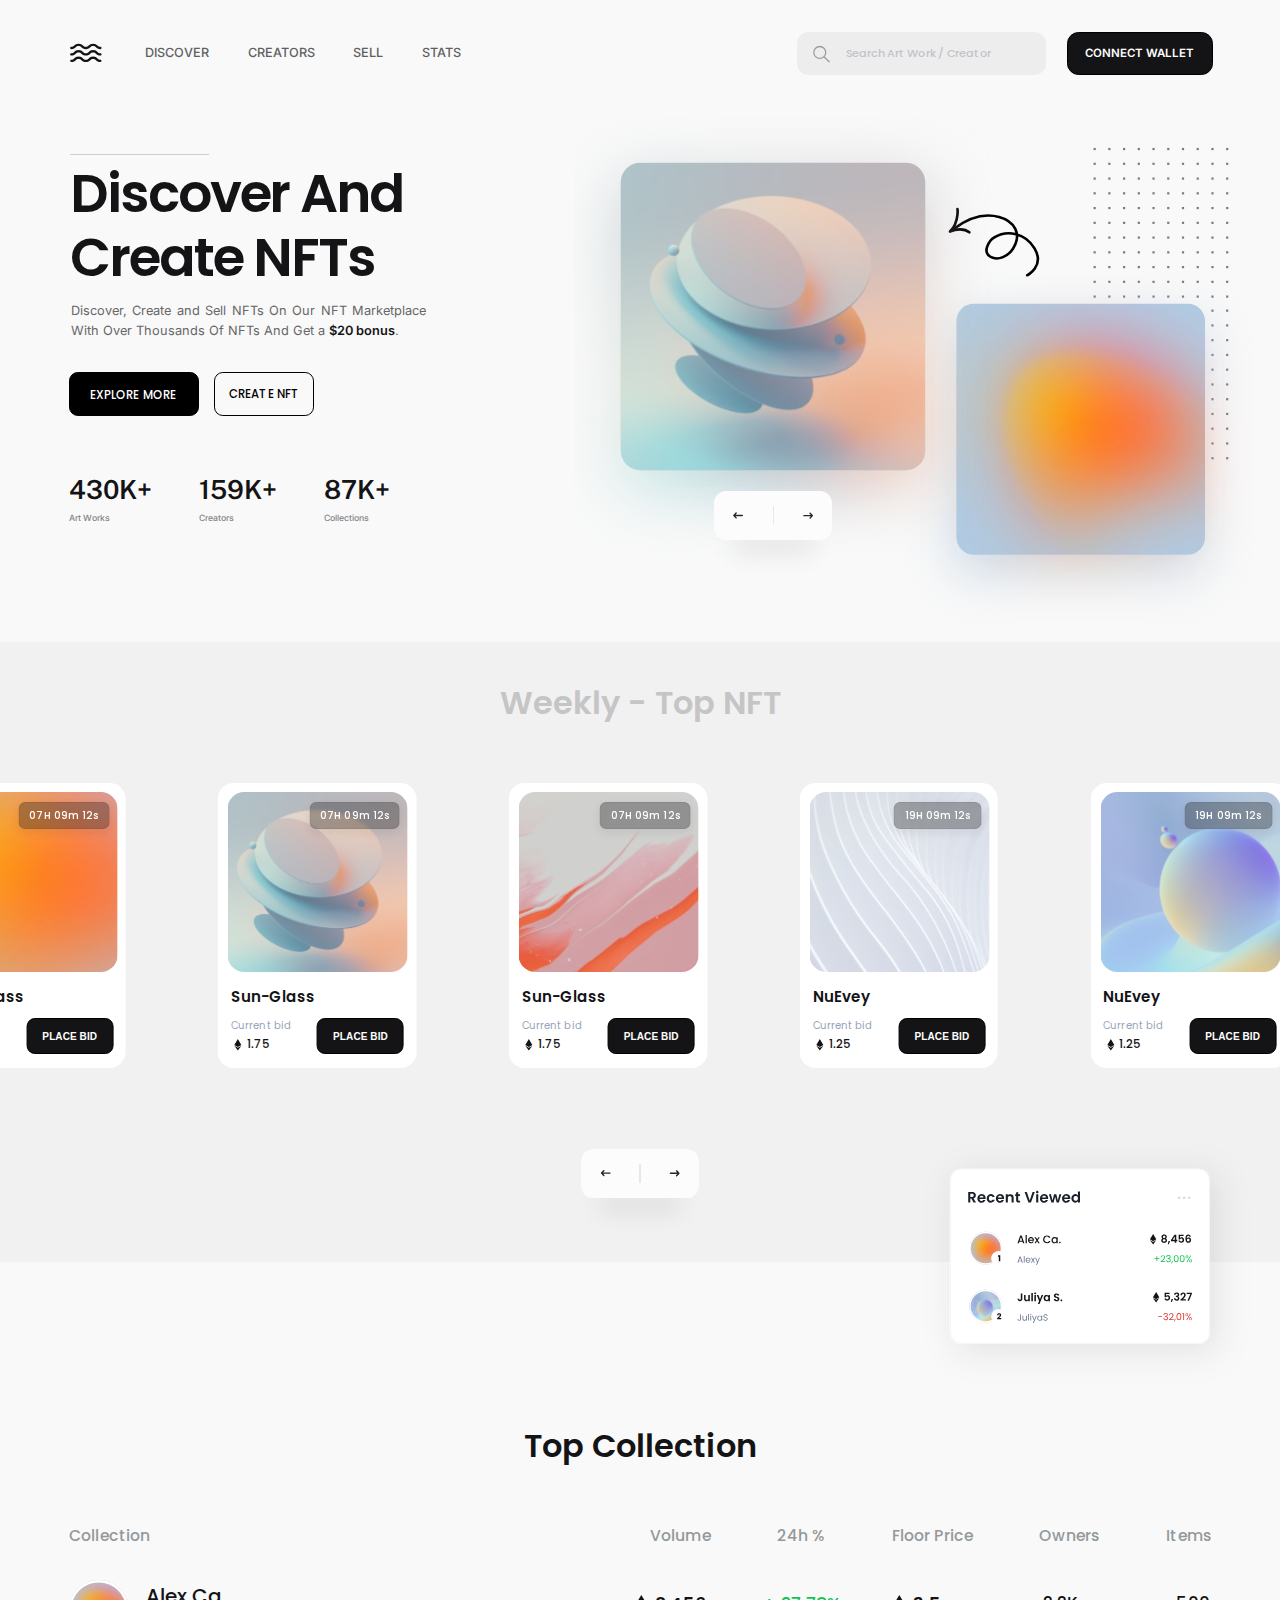
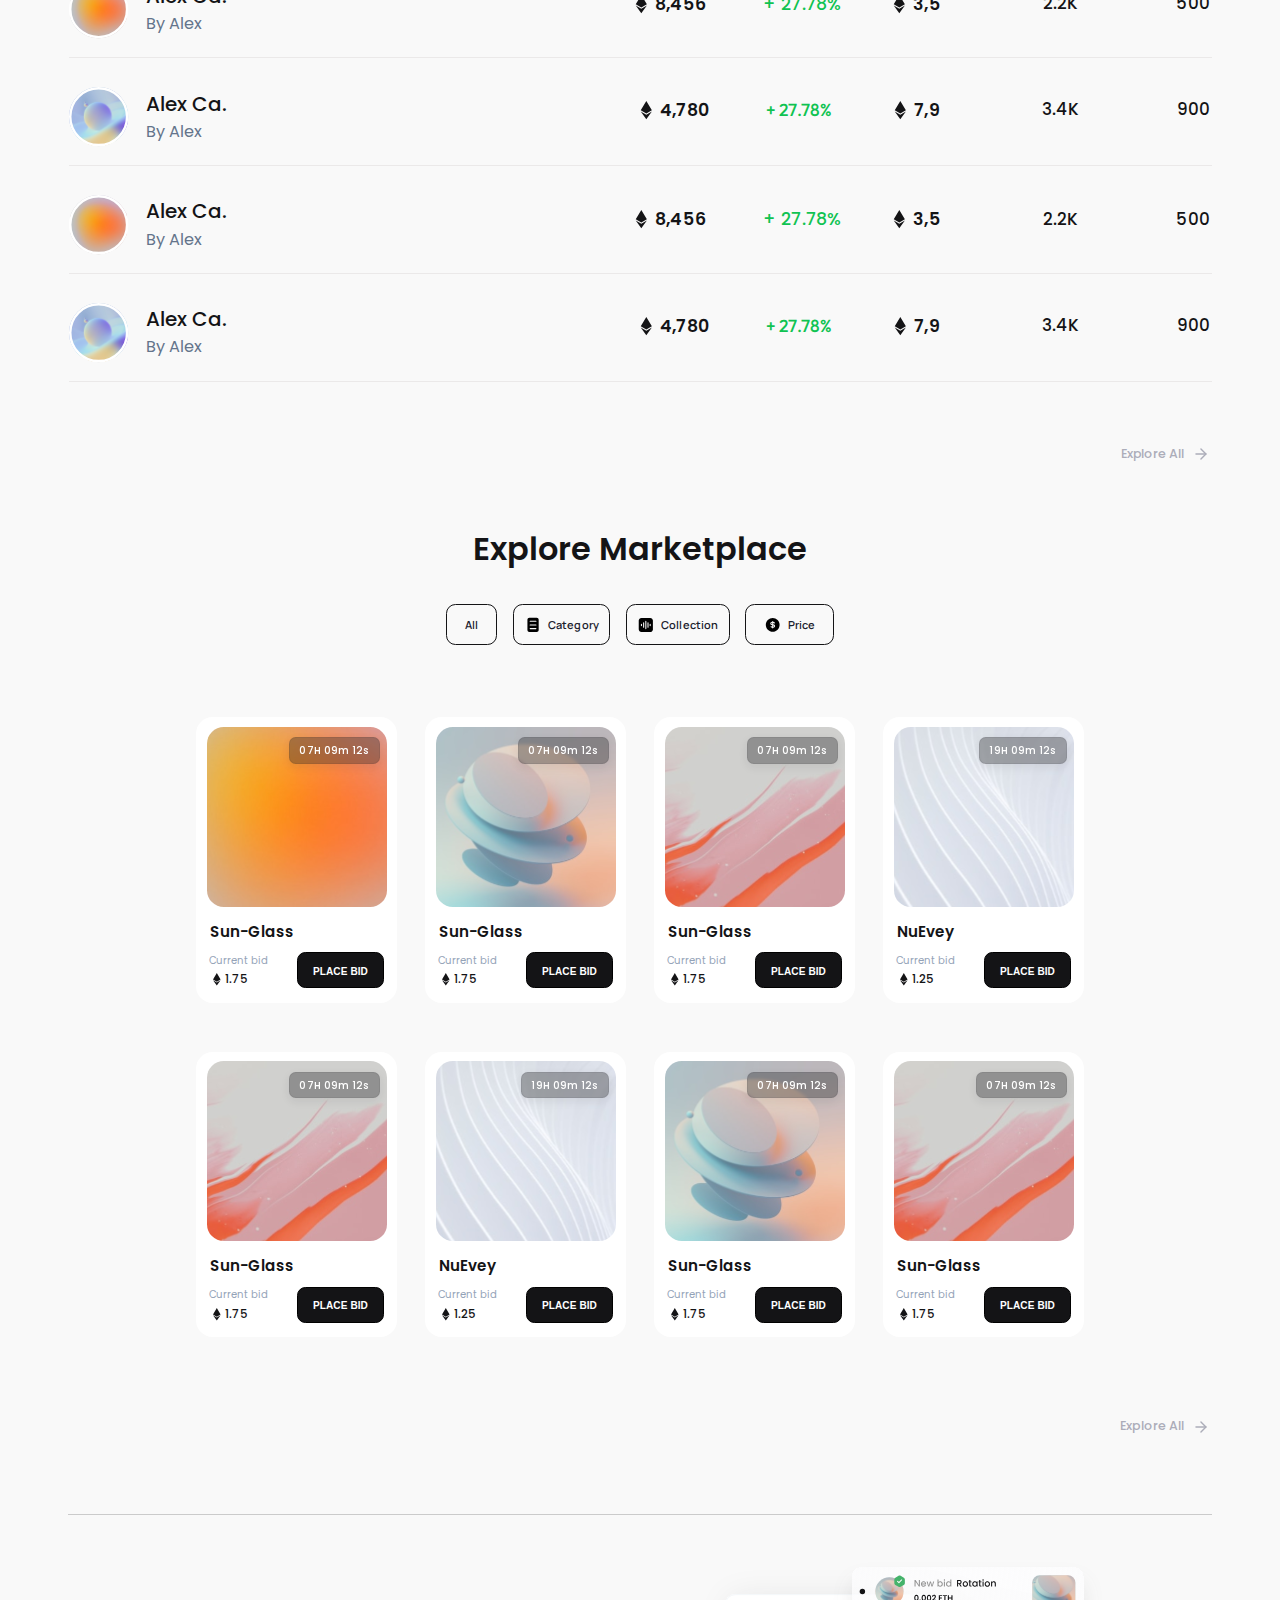
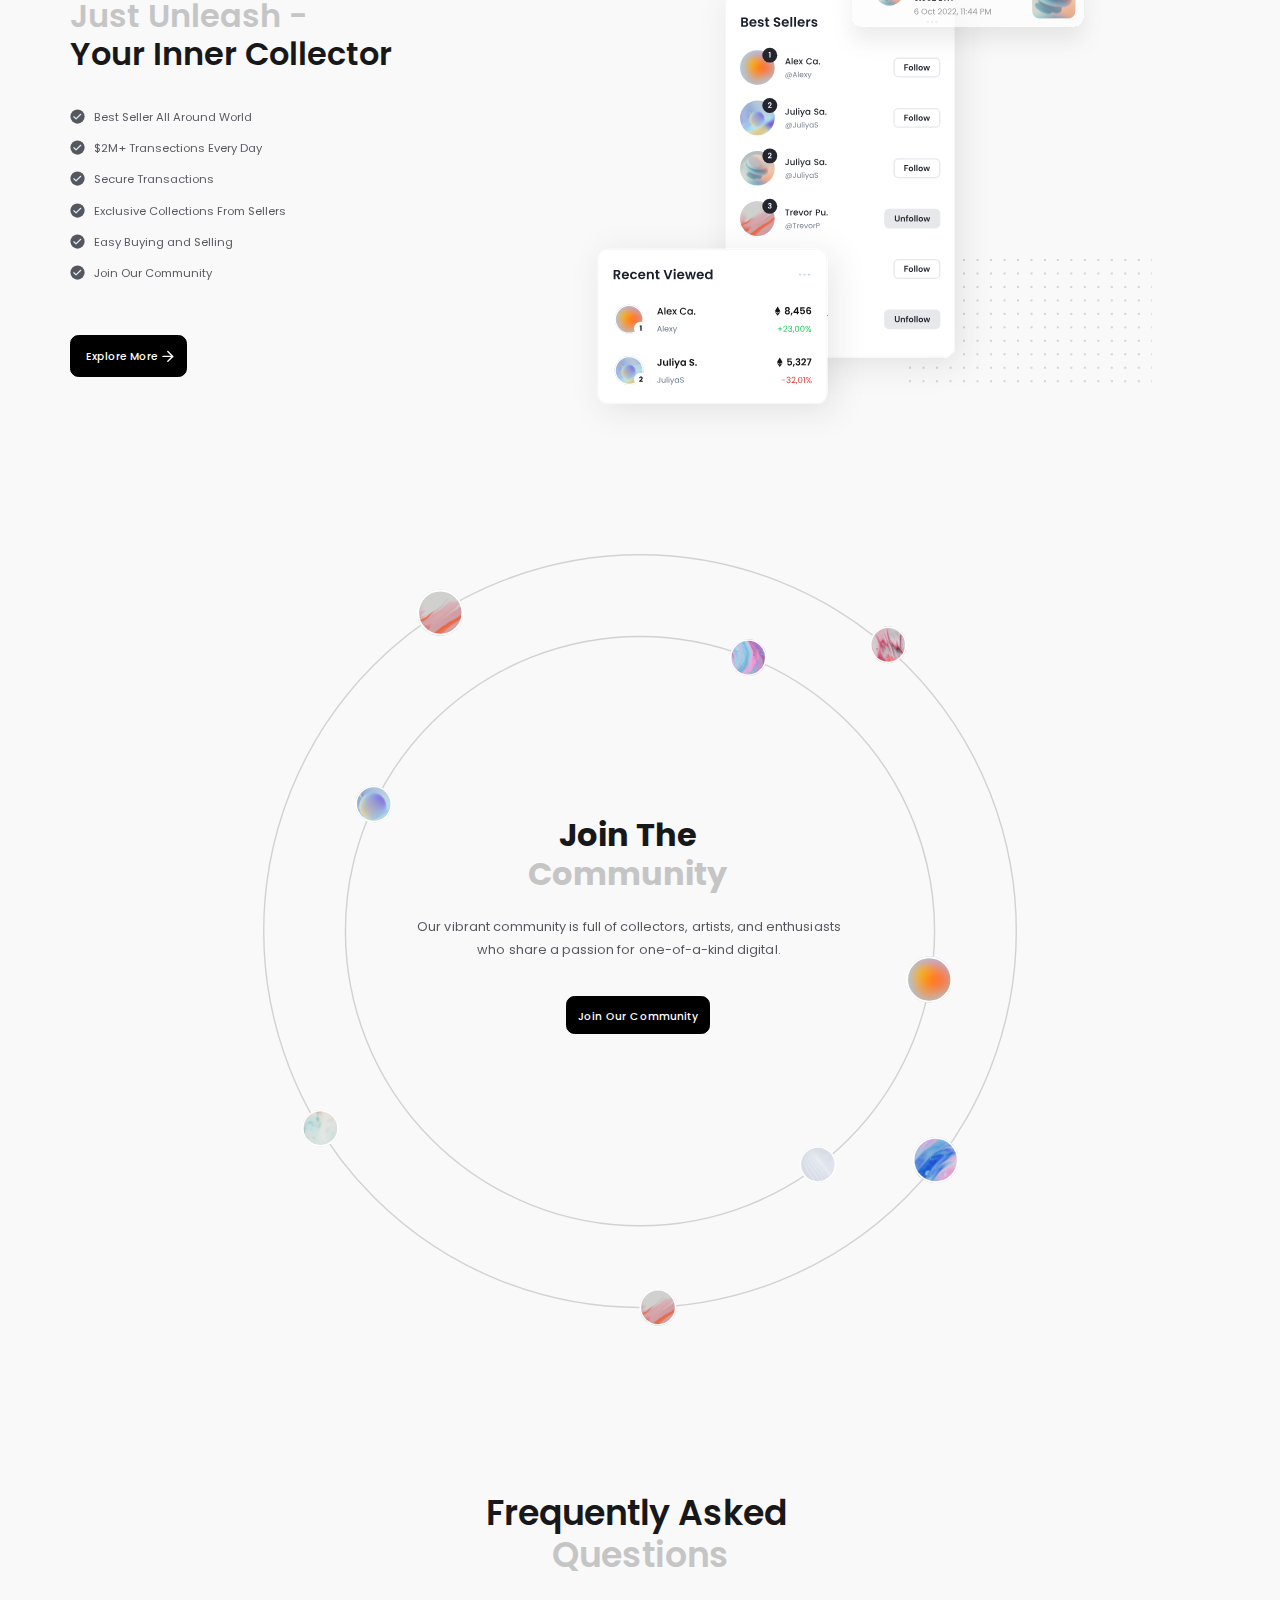
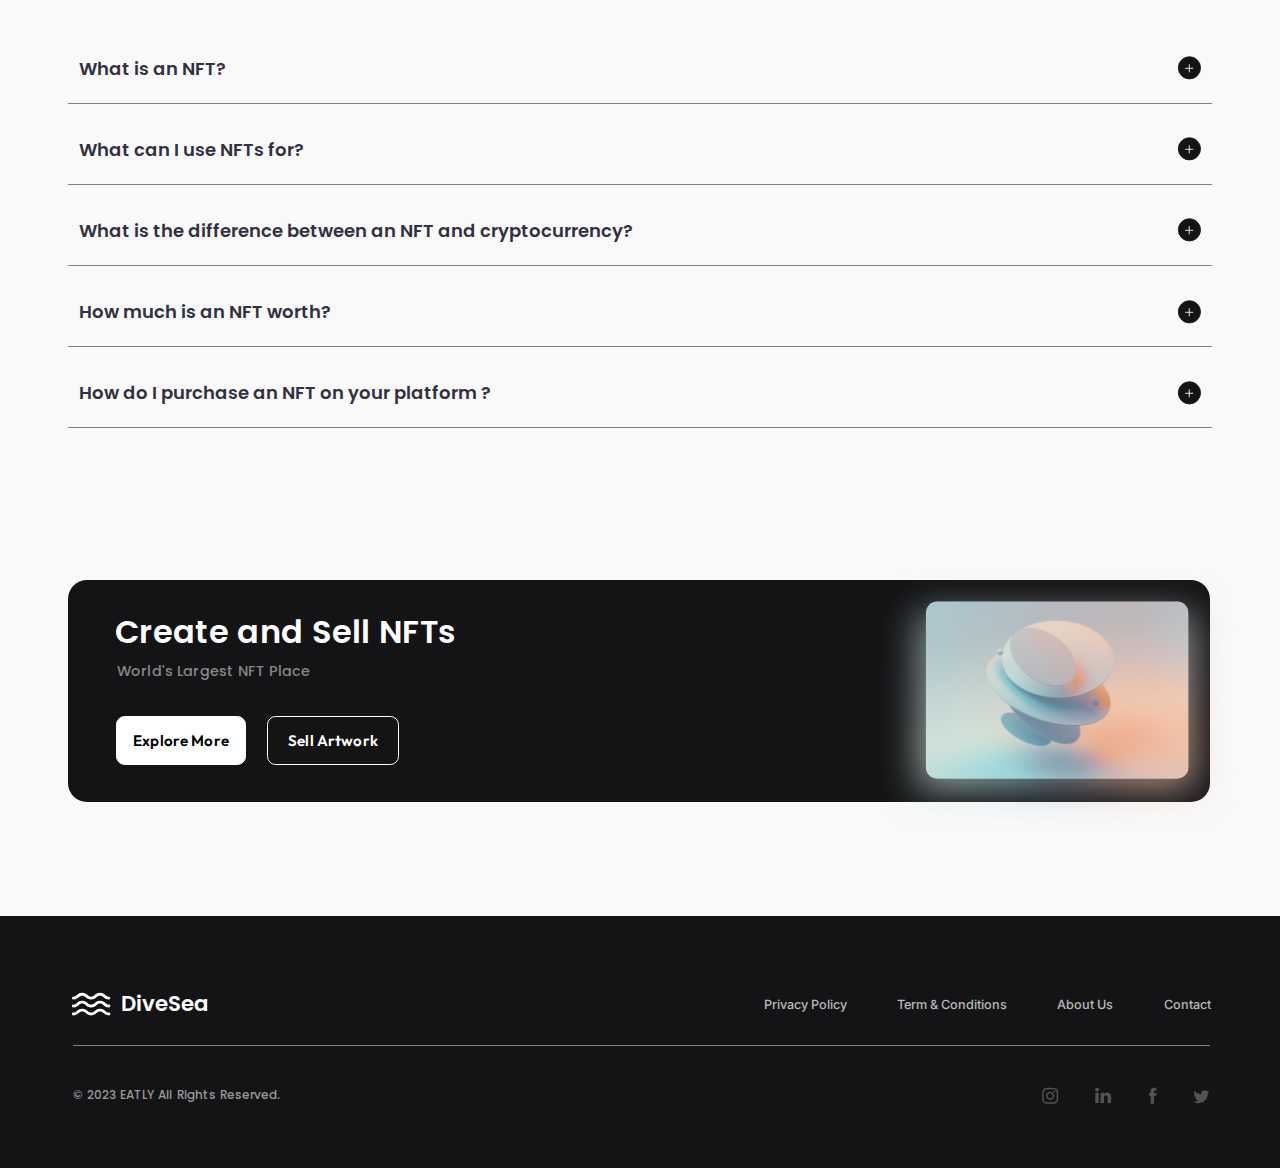
==== index.html @ e7ba8991 "Add files via upload" ====
<!DOCTYPE html>
<html lang="en">

<head>
    <meta charset="UTF-8">
    <meta name="viewport" content="width=device-width, initial-scale=1.0">
    <title>DiveSea</title>
    <link rel="preconnect" href="https://fonts.googleapis.com">
    <link rel="preconnect" href="https://fonts.gstatic.com" crossorigin>
    <link
        href="https://fonts.googleapis.com/css2?family=Inter:wght@400;500;600&family=Manrope:wght@600&family=Outfit:wght@600&family=Poppins:wght@500;600;700&family=Public+Sans:wght@600&display=swap"
        rel="stylesheet">
    <link href="https://fonts.googleapis.com/css2?family=Plus+Jakarta+Sans:wght@500&display=swap" rel="stylesheet">
    <link rel="stylesheet" href="swiper/swiper-bundle.min.css" />
    <link rel="stylesheet" href="css/style.css">
</head>

<body>
    <header>
        <div class="mask"></div>
        <div class="left-header">
            <svg width="53" height="53" viewBox="0 0 53 53" fill="none" xmlns="http://www.w3.org/2000/svg">
                <path
                    d="M46.9274 36.1279C44.9841 36.1279 44.1228 35.377 42.9082 34.317C41.5611 33.1687 39.8828 31.7112 36.7249 31.7112C33.5449 31.7112 31.8886 33.1687 30.5415 34.317C29.327 35.377 28.4437 36.1279 26.5003 36.1279C24.5791 36.1279 23.6957 35.377 22.4811 34.317C21.1341 33.1687 19.4558 31.7112 16.2978 31.7112C13.1178 31.7112 11.4395 33.1687 10.0924 34.317C8.87784 35.377 8.01658 36.1279 6.07324 36.1279C5.16783 36.1279 4.41699 36.8787 4.41699 37.7841C4.41699 38.7116 5.16783 39.4404 6.07324 39.4404C9.25324 39.4404 10.9095 38.0049 12.2565 36.8345C13.4711 35.7745 14.3545 35.0237 16.2978 35.0237C18.2412 35.0237 19.1024 35.7745 20.317 36.8345C21.6641 38.0049 23.3424 39.4404 26.5003 39.4404C29.6803 39.4404 31.3587 38.0049 32.7057 36.8345C33.9203 35.7745 34.7816 35.0237 36.7249 35.0237C38.6462 35.0237 39.5295 35.7745 40.7441 36.8345C42.0912 38.0049 43.7695 39.4404 46.9274 39.4404C47.8328 39.4404 48.5837 38.7116 48.5837 37.7841C48.5837 36.8787 47.8328 36.1279 46.9274 36.1279Z"
                    fill="#141416" />
                <path
                    d="M46.9274 27.0307C44.9841 27.0307 44.1228 26.2578 42.9082 25.2198C41.5611 24.0494 39.8828 22.614 36.7249 22.614C33.5449 22.614 31.8886 24.0494 30.5415 25.2198C29.327 26.2578 28.4437 27.0307 26.5003 27.0307C24.5791 27.0307 23.6957 26.2578 22.4811 25.2198C21.1341 24.0494 19.4558 22.614 16.2978 22.614C13.1178 22.614 11.4395 24.0494 10.0924 25.2198C8.87784 26.2578 8.01658 27.0307 6.07324 27.0307C5.16783 27.0307 4.41699 27.7594 4.41699 28.6869C4.41699 29.5923 5.16783 30.3432 6.07324 30.3432C9.25324 30.3432 10.9095 28.8857 12.2565 27.7153C13.4711 26.6773 14.3545 25.9265 16.2978 25.9265C18.2412 25.9265 19.1024 26.6773 20.317 27.7153C21.6641 28.8857 23.3424 30.3432 26.5003 30.3432C29.6803 30.3432 31.3587 28.8857 32.7057 27.7153C33.9203 26.6773 34.7816 25.9265 36.7249 25.9265C38.6462 25.9265 39.5295 26.6773 40.7441 27.7153C42.0912 28.8857 43.7695 30.3432 46.9274 30.3432C47.8328 30.3432 48.5837 29.5923 48.5837 28.6869C48.5837 27.7594 47.8328 27.0307 46.9274 27.0307Z"
                    fill="#141416" />
                <path
                    d="M6.07324 21.2885C9.25324 21.2885 10.9095 19.831 12.2565 18.6827C13.4711 17.6227 14.3545 16.8718 16.2978 16.8718C18.2412 16.8718 19.1024 17.6227 20.317 18.6827C21.6641 19.831 23.3424 21.2885 26.5003 21.2885C29.6803 21.2885 31.3587 19.831 32.7057 18.6827C33.9203 17.6227 34.7816 16.8718 36.7249 16.8718C38.6462 16.8718 39.5295 17.6227 40.7441 18.6827C42.0912 19.831 43.7695 21.2885 46.9274 21.2885C47.8328 21.2885 48.5837 20.5377 48.5837 19.6322C48.5837 18.7047 47.8328 17.976 46.9274 17.976C44.9841 17.976 44.1228 17.2252 42.9082 16.1652C41.5611 14.9947 39.8828 13.5593 36.7249 13.5593C33.5449 13.5593 31.8886 14.9947 30.5415 16.1652C29.327 17.2252 28.4437 17.976 26.5003 17.976C24.5791 17.976 23.6957 17.2252 22.4811 16.1652C21.1341 14.9947 19.4558 13.5593 16.2978 13.5593C13.1178 13.5593 11.4395 14.9947 10.0924 16.1652C8.87784 17.2252 8.01658 17.976 6.07324 17.976C5.16783 17.976 4.41699 18.7047 4.41699 19.6322C4.41699 20.5377 5.16783 21.2885 6.07324 21.2885Z"
                    fill="#141416" />
            </svg>
            <p>DiveSea</p>
            <ul class="menu">
                <li>Discover</li>
                <li>Creators</li>
                <li>Sell</li>
                <li>Stats</li>
            </ul>
        </div>
        <div class="right-header">
            <div class="burger">
                <div class="burger-line"></div>
                <div class="burger-line"></div>
                <div class="burger-line"></div>
            </div>
            <input type="text" placeholder="Search Art Work / Creator" />
            <button class="dark-btn" onclick="location.href='./404.html'">Connect wallet</button>
        </div>
    </header>

    <main>
        <section class="banner">
            <div class="banner-info">
                <div class="grey-text">
                    <div class="line"></div>
                    <p>OVER 1M CREATORS</p>
                </div>
                <hr>
                <h1>Discover And Create NFTs</h1>
                <p class="text">Discover, Create and Sell NFTs On Our NFT Marketplace With Over Thousands Of NFTs And
                    Get a
                    <span>$20 bonus</span>.
                </p>
                <div class="btn-group">
                    <button class="dark-btn" onclick="location.href='./404.html'">explore more</button>
                    <button class="light-btn" onclick="location.href='./404.html'">create nft</button>
                </div>
                <div class="rates">
                    <img src="img/main/main-banner/trustpilot.svg" alt="trustpilot">
                    <img class="stars" src="img/main/main-banner/stars.svg" alt="stars">
                    <p>4900+</p>
                </div>
                <div class="statistic">
                    <div class="elem">
                        <div>430K+</div>
                        <p>Art Works</p>
                    </div>
                    <div class="elem">
                        <div>159K+</div>
                        <p>Creators</p>
                    </div>
                    <div class="elem">
                        <div>87K+</div>
                        <p>Collections</p>
                    </div>
                </div>
            </div>
            <div class="banner-pictures">
                <img class="pic-bg" src="img/main/main-banner/banner-pic.svg" alt="">
                <img class="pic-bg" src="img/main/main-banner/banner-pic2.svg" alt="">
                <div class="btn-arrows">
                    <svg class="arrow previous" xmlns="http://www.w3.org/2000/svg" width="15" height="15"
                        viewBox="0 0 15 15" fill="none">
                        <path fill-rule="evenodd" clip-rule="evenodd"
                            d="M9.04454 5.15243C9.27779 4.93712 9.64143 4.95166 9.85674 5.18492L11.7137 7.19659C11.9169 7.41676 11.9169 7.75613 11.7137 7.9763L9.85674 9.98802C9.64143 10.2213 9.2778 10.2358 9.04454 10.0205C8.81129 9.8052 8.79674 9.44157 9.01205 9.20831L9.97859 8.16122L4.39411 8.16122C4.07667 8.16122 3.81934 7.90388 3.81934 7.58645C3.81934 7.26901 4.07667 7.01168 4.39411 7.01168L9.97857 7.01168L9.01206 5.96463C8.79674 5.73138 8.81129 5.36775 9.04454 5.15243Z"
                            fill="#23262F" />
                    </svg>
                    <div class="inner-line"></div>
                    <svg class="arrow next" xmlns="http://www.w3.org/2000/svg" width="15" height="15"
                        viewBox="0 0 15 15" fill="none">
                        <path fill-rule="evenodd" clip-rule="evenodd"
                            d="M9.04454 5.15243C9.27779 4.93712 9.64143 4.95166 9.85674 5.18492L11.7137 7.19659C11.9169 7.41676 11.9169 7.75613 11.7137 7.9763L9.85674 9.98802C9.64143 10.2213 9.2778 10.2358 9.04454 10.0205C8.81129 9.8052 8.79674 9.44157 9.01205 9.20831L9.97859 8.16122L4.39411 8.16122C4.07667 8.16122 3.81934 7.90388 3.81934 7.58645C3.81934 7.26901 4.07667 7.01168 4.39411 7.01168L9.97857 7.01168L9.01206 5.96463C8.79674 5.73138 8.81129 5.36775 9.04454 5.15243Z"
                            fill="#23262F" />
                    </svg>
                </div>
            </div>
        </section>

        <section class="cards-slider">
            <h2 class="title">Weekly - Top NFT</h2>
            <div class="swiper swiper-cards">
                <div class="swiper-wrapper">
                    <div class="swiper-slide">
                        <a class="card" onclick="location.href='./404.html'">
                            <div class="picture">
                                <img src="img/main/cards/card1.svg" alt="card">
                                <p class="date">07H 09m 12s</p>
                            </div>
                            <p class="name">Sun-Glass</p>
                            <div class="info">
                                <p class="info-text">Current bid</p>
                                <div class="info-detailes">
                                    <svg xmlns="http://www.w3.org/2000/svg" width="22" height="22" viewBox="0 0 22 22"
                                        fill="none">
                                        <path
                                            d="M11.376 1.63513L5.8623 10.8982L11.376 14.2064L16.8897 10.8982L11.376 1.63513ZM5.8623 12.0009L11.376 19.7201L16.8897 12.0009L11.376 15.3092L5.8623 12.0009Z"
                                            fill="#141416" />
                                    </svg>
                                    <p class="rate">1.75</p>
                                </div>
                            </div>
                            <button class="dark-btn" onclick="location.href='./404.html'">PLACE BID</button>
                        </a>
                    </div>
                    <div class="swiper-slide">
                        <a class="card" onclick="location.href='./404.html'">
                            <div class="picture">
                                <img src="img/main/cards/card2.svg" alt="card">
                                <p class="date">07H 09m 12s</p>
                            </div>
                            <p class="name">Sun-Glass</p>
                            <div class="info">
                                <p class="info-text">Current bid</p>
                                <div class="info-detailes">
                                    <svg xmlns="http://www.w3.org/2000/svg" width="22" height="22" viewBox="0 0 22 22"
                                        fill="none">
                                        <path
                                            d="M11.376 1.63513L5.8623 10.8982L11.376 14.2064L16.8897 10.8982L11.376 1.63513ZM5.8623 12.0009L11.376 19.7201L16.8897 12.0009L11.376 15.3092L5.8623 12.0009Z"
                                            fill="#141416" />
                                    </svg>
                                    <p class="rate">1.75</p>
                                </div>
                            </div>
                            <button class="dark-btn" onclick="location.href='./404.html'">PLACE BID</button>
                        </a>
                    </div>
                    <div class="swiper-slide">
                        <a class="card" onclick="location.href='./404.html'">
                            <div class="picture">
                                <img src="img/main/cards/card3.svg" alt="card">
                                <p class="date">07H 09m 12s</p>
                            </div>
                            <p class="name">Sun-Glass</p>
                            <div class="info">
                                <p class="info-text">Current bid</p>
                                <div class="info-detailes">
                                    <svg xmlns="http://www.w3.org/2000/svg" width="22" height="22" viewBox="0 0 22 22"
                                        fill="none">
                                        <path
                                            d="M11.376 1.63513L5.8623 10.8982L11.376 14.2064L16.8897 10.8982L11.376 1.63513ZM5.8623 12.0009L11.376 19.7201L16.8897 12.0009L11.376 15.3092L5.8623 12.0009Z"
                                            fill="#141416" />
                                    </svg>
                                    <p class="rate">1.75</p>
                                </div>
                            </div>
                            <button class="dark-btn" onclick="location.href='./404.html'">PLACE BID</button>
                        </a>
                    </div>
                    <div class="swiper-slide">
                        <a class="card" onclick="location.href='./404.html'">
                            <div class="picture">
                                <img src="img/main/cards/card4.svg" alt="card">
                                <p class="date">19H 09m 12s</p>
                            </div>
                            <p class="name">NuEvey</p>
                            <div class="info">
                                <p class="info-text">Current bid</p>
                                <div class="info-detailes">
                                    <svg xmlns="http://www.w3.org/2000/svg" width="22" height="22" viewBox="0 0 22 22"
                                        fill="none">
                                        <path
                                            d="M11.376 1.63513L5.8623 10.8982L11.376 14.2064L16.8897 10.8982L11.376 1.63513ZM5.8623 12.0009L11.376 19.7201L16.8897 12.0009L11.376 15.3092L5.8623 12.0009Z"
                                            fill="#141416" />
                                    </svg>
                                    <p class="rate">1.25</p>
                                </div>
                            </div>
                            <button class="dark-btn" onclick="location.href='./404.html'">PLACE BID</button>
                        </a>
                    </div>
                    <div class="swiper-slide">
                        <a class="card" onclick="location.href='./404.html'">
                            <div class="picture">
                                <img src="img/main/cards/card5.svg" alt="card">
                                <p class="date">19H 09m 12s</p>
                            </div>
                            <p class="name">NuEvey</p>
                            <div class="info">
                                <p class="info-text">Current bid</p>
                                <div class="info-detailes">
                                    <svg xmlns="http://www.w3.org/2000/svg" width="22" height="22" viewBox="0 0 22 22"
                                        fill="none">
                                        <path
                                            d="M11.376 1.63513L5.8623 10.8982L11.376 14.2064L16.8897 10.8982L11.376 1.63513ZM5.8623 12.0009L11.376 19.7201L16.8897 12.0009L11.376 15.3092L5.8623 12.0009Z"
                                            fill="#141416" />
                                    </svg>
                                    <p class="rate">1.25</p>
                                </div>
                            </div>
                            <button class="dark-btn" onclick="location.href='./404.html'">PLACE BID</button>
                        </a>
                    </div>
                    <div class="swiper-slide">
                        <a class="card" onclick="location.href='./404.html'">
                            <div class="picture">
                                <img src="img/main/cards/card1.svg" alt="card">
                                <p class="date">07H 09m 12s</p>
                            </div>
                            <p class="name">Sun-Glass</p>
                            <div class="info">
                                <p class="info-text">Current bid</p>
                                <div class="info-detailes">
                                    <svg xmlns="http://www.w3.org/2000/svg" width="22" height="22" viewBox="0 0 22 22"
                                        fill="none">
                                        <path
                                            d="M11.376 1.63513L5.8623 10.8982L11.376 14.2064L16.8897 10.8982L11.376 1.63513ZM5.8623 12.0009L11.376 19.7201L16.8897 12.0009L11.376 15.3092L5.8623 12.0009Z"
                                            fill="#141416" />
                                    </svg>
                                    <p class="rate">1.75</p>
                                </div>
                            </div>
                            <button class="dark-btn" onclick="location.href='./404.html'">PLACE BID</button>
                        </a>
                    </div>
                    <div class="swiper-slide">
                        <a class="card" onclick="location.href='./404.html'">
                            <div class="picture">
                                <img src="img/main/cards/card2.svg" alt="card">
                                <p class="date">07H 09m 12s</p>
                            </div>
                            <p class="name">Sun-Glass</p>
                            <div class="info">
                                <p class="info-text">Current bid</p>
                                <div class="info-detailes">
                                    <svg xmlns="http://www.w3.org/2000/svg" width="22" height="22" viewBox="0 0 22 22"
                                        fill="none">
                                        <path
                                            d="M11.376 1.63513L5.8623 10.8982L11.376 14.2064L16.8897 10.8982L11.376 1.63513ZM5.8623 12.0009L11.376 19.7201L16.8897 12.0009L11.376 15.3092L5.8623 12.0009Z"
                                            fill="#141416" />
                                    </svg>
                                    <p class="rate">1.75</p>
                                </div>
                            </div>
                            <button class="dark-btn" onclick="location.href='./404.html'">PLACE BID</button>
                        </a>
                    </div>
                    <div class="swiper-slide">
                        <a class="card" onclick="location.href='./404.html'">
                            <div class="picture">
                                <img src="img/main/cards/card3.svg" alt="card">
                                <p class="date">07H 09m 12s</p>
                            </div>
                            <p class="name">Sun-Glass</p>
                            <div class="info">
                                <p class="info-text">Current bid</p>
                                <div class="info-detailes">
                                    <svg xmlns="http://www.w3.org/2000/svg" width="22" height="22" viewBox="0 0 22 22"
                                        fill="none">
                                        <path
                                            d="M11.376 1.63513L5.8623 10.8982L11.376 14.2064L16.8897 10.8982L11.376 1.63513ZM5.8623 12.0009L11.376 19.7201L16.8897 12.0009L11.376 15.3092L5.8623 12.0009Z"
                                            fill="#141416" />
                                    </svg>
                                    <p class="rate">1.75</p>
                                </div>
                            </div>
                            <button class="dark-btn" onclick="location.href='./404.html'">PLACE BID</button>
                        </a>
                    </div>
                    <div class="swiper-slide">
                        <a class="card" onclick="location.href='./404.html'">
                            <div class="picture">
                                <img src="img/main/cards/card4.svg" alt="card">
                                <p class="date">19H 09m 12s</p>
                            </div>
                            <p class="name">NuEvey</p>
                            <div class="info">
                                <p class="info-text">Current bid</p>
                                <div class="info-detailes">
                                    <svg xmlns="http://www.w3.org/2000/svg" width="22" height="22" viewBox="0 0 22 22"
                                        fill="none">
                                        <path
                                            d="M11.376 1.63513L5.8623 10.8982L11.376 14.2064L16.8897 10.8982L11.376 1.63513ZM5.8623 12.0009L11.376 19.7201L16.8897 12.0009L11.376 15.3092L5.8623 12.0009Z"
                                            fill="#141416" />
                                    </svg>
                                    <p class="rate">1.25</p>
                                </div>
                            </div>
                            <button class="dark-btn" onclick="location.href='./404.html'">PLACE BID</button>
                        </a>
                    </div>
                    <div class="swiper-slide">
                        <a class="card" onclick="location.href='./404.html'">
                            <div class="picture">
                                <img src="img/main/cards/card5.svg" alt="card">
                                <p class="date">19H 09m 12s</p>
                            </div>
                            <p class="name">NuEvey</p>
                            <div class="info">
                                <p class="info-text">Current bid</p>
                                <div class="info-detailes">
                                    <svg xmlns="http://www.w3.org/2000/svg" width="22" height="22" viewBox="0 0 22 22"
                                        fill="none">
                                        <path
                                            d="M11.376 1.63513L5.8623 10.8982L11.376 14.2064L16.8897 10.8982L11.376 1.63513ZM5.8623 12.0009L11.376 19.7201L16.8897 12.0009L11.376 15.3092L5.8623 12.0009Z"
                                            fill="#141416" />
                                    </svg>
                                    <p class="rate">1.25</p>
                                </div>
                            </div>
                            <button class="dark-btn" onclick="location.href='./404.html'">PLACE BID</button>
                        </a>
                    </div>
                </div>
                <div class="btn-arrows">
                    <svg class="arrow previous" xmlns="http://www.w3.org/2000/svg" width="15" height="15"
                        viewBox="0 0 15 15" fill="none">
                        <path fill-rule="evenodd" clip-rule="evenodd"
                            d="M9.04454 5.15243C9.27779 4.93712 9.64143 4.95166 9.85674 5.18492L11.7137 7.19659C11.9169 7.41676 11.9169 7.75613 11.7137 7.9763L9.85674 9.98802C9.64143 10.2213 9.2778 10.2358 9.04454 10.0205C8.81129 9.8052 8.79674 9.44157 9.01205 9.20831L9.97859 8.16122L4.39411 8.16122C4.07667 8.16122 3.81934 7.90388 3.81934 7.58645C3.81934 7.26901 4.07667 7.01168 4.39411 7.01168L9.97857 7.01168L9.01206 5.96463C8.79674 5.73138 8.81129 5.36775 9.04454 5.15243Z"
                            fill="#23262F" />
                    </svg>
                    <div class="inner-line"></div>
                    <svg class="arrow next" xmlns="http://www.w3.org/2000/svg" width="15" height="15"
                        viewBox="0 0 15 15" fill="none">
                        <path fill-rule="evenodd" clip-rule="evenodd"
                            d="M9.04454 5.15243C9.27779 4.93712 9.64143 4.95166 9.85674 5.18492L11.7137 7.19659C11.9169 7.41676 11.9169 7.75613 11.7137 7.9763L9.85674 9.98802C9.64143 10.2213 9.2778 10.2358 9.04454 10.0205C8.81129 9.8052 8.79674 9.44157 9.01205 9.20831L9.97859 8.16122L4.39411 8.16122C4.07667 8.16122 3.81934 7.90388 3.81934 7.58645C3.81934 7.26901 4.07667 7.01168 4.39411 7.01168L9.97857 7.01168L9.01206 5.96463C8.79674 5.73138 8.81129 5.36775 9.04454 5.15243Z"
                            fill="#23262F" />
                    </svg>
                </div>
            </div>
            <img class="absolute-block" src="img/main/cards/absolute-block.svg" alt="picture">
        </section>

        <section class="collection">
            <h2>Top Collection</h2>
            <div class="titles">
                <div class="left-part">
                    <p>Collection</p>
                </div>
                <div class="right-part">
                    <p class="volume">Volume</p>
                    <p>24h %</p>
                    <p>Floor Price</p>
                    <p>Owners</p>
                    <p>Items</p>
                </div>
            </div>
            <div class="row">
                <div class="left-part">
                    <div class="image">
                        <img src="img/main/collections/yellow.svg" alt="icon">
                        <div class="number">1</div>
                    </div>
                    <div class="name">
                        <span>
                            <h3>Alex Ca.</h3>
                            <p>By Alex</p>
                        </span>
                        <span class="hidden">
                            <h3>Alex Ca.</h3>
                            <p>Alexy</p>
                        </span>
                    </div>
                </div>
                <div class="right-part">
                    <p class="volume bold">
                        <svg xmlns="http://www.w3.org/2000/svg" width="32" height="33" viewBox="0 0 32 33" fill="none">
                            <path
                                d="M16.1605 2.81451L7.95312 16.6029L16.1605 21.5274L24.3679 16.6029L16.1605 2.81451ZM7.95312 18.2444L16.1605 29.7348L24.3679 18.2444L16.1605 23.1689L7.95312 18.2444Z"
                                fill="#141416" />
                        </svg>
                        8,456
                    </p>
                    <span class="hidden green">+23,00%</span>
                    <p class="green">+ 27.78%</p>
                    <p class="bold">
                        <svg xmlns="http://www.w3.org/2000/svg" width="32" height="33" viewBox="0 0 32 33" fill="none">
                            <path
                                d="M16.1605 2.81451L7.95312 16.6029L16.1605 21.5274L24.3679 16.6029L16.1605 2.81451ZM7.95312 18.2444L16.1605 29.7348L24.3679 18.2444L16.1605 23.1689L7.95312 18.2444Z"
                                fill="#141416" />
                        </svg>
                        3,5
                    </p>
                    <p>2.2K</p>
                    <p>500</p>
                </div>
            </div>
            <div class="row blue">
                <div class="left-part">
                    <div class="image">
                        <img src="img/main/collections/blue.svg" alt="icon">
                        <div class="number">2</div>
                    </div>
                    <div class="name">
                        <span>
                            <h3>Alex Ca.</h3>
                            <p>By Alex</p>
                        </span>
                        <span class="hidden">
                            <h3>Juliya S.</h3>
                            <p>JuliyaS</p>
                        </span>
                    </div>
                </div>
                <div class="right-part">
                    <p class="volume bold">
                        <svg xmlns="http://www.w3.org/2000/svg" width="32" height="33" viewBox="0 0 32 33" fill="none">
                            <path
                                d="M16.1605 2.81451L7.95312 16.6029L16.1605 21.5274L24.3679 16.6029L16.1605 2.81451ZM7.95312 18.2444L16.1605 29.7348L24.3679 18.2444L16.1605 23.1689L7.95312 18.2444Z"
                                fill="#141416" />
                        </svg>
                        <span class="old">5,327</span>
                        <span class="new">4,780</span>
                    </p>
                    <span class="hidden red">-32,01%</span>
                    <p class="green">+ 27.78%</p>
                    <p class="bold">
                        <svg xmlns="http://www.w3.org/2000/svg" width="32" height="33" viewBox="0 0 32 33" fill="none">
                            <path
                                d="M16.1605 2.81451L7.95312 16.6029L16.1605 21.5274L24.3679 16.6029L16.1605 2.81451ZM7.95312 18.2444L16.1605 29.7348L24.3679 18.2444L16.1605 23.1689L7.95312 18.2444Z"
                                fill="#141416" />
                        </svg>
                        7,9
                    </p>
                    <p>3.4K</p>
                    <p>900</p>
                </div>
            </div>
            <div class="row">
                <div class="left-part">
                    <div class="image">
                        <img src="img/main/collections/yellow.svg" alt="icon">
                        <div class="number">3</div>
                    </div>
                    <div class="name">
                        <span>
                            <h3>Alex Ca.</h3>
                            <p>By Alex</p>
                        </span>
                        <span class="hidden">
                            <h3>Alex Ca.</h3>
                            <p>Alexy</p>
                        </span>
                    </div>
                </div>
                <div class="right-part">
                    <p class="volume bold">
                        <svg xmlns="http://www.w3.org/2000/svg" width="32" height="33" viewBox="0 0 32 33" fill="none">
                            <path
                                d="M16.1605 2.81451L7.95312 16.6029L16.1605 21.5274L24.3679 16.6029L16.1605 2.81451ZM7.95312 18.2444L16.1605 29.7348L24.3679 18.2444L16.1605 23.1689L7.95312 18.2444Z"
                                fill="#141416" />
                        </svg>
                        8,456
                    </p>
                    <span class="hidden green">+23,00%</span>
                    <p class="green">+ 27.78%</p>
                    <p class="bold">
                        <svg xmlns="http://www.w3.org/2000/svg" width="32" height="33" viewBox="0 0 32 33" fill="none">
                            <path
                                d="M16.1605 2.81451L7.95312 16.6029L16.1605 21.5274L24.3679 16.6029L16.1605 2.81451ZM7.95312 18.2444L16.1605 29.7348L24.3679 18.2444L16.1605 23.1689L7.95312 18.2444Z"
                                fill="#141416" />
                        </svg>
                        3,5
                    </p>
                    <p>2.2K</p>
                    <p>500</p>
                </div>
            </div>
            <div class="row blue">
                <div class="left-part">
                    <div class="image">
                        <img src="img/main/collections/blue.svg" alt="icon">
                        <div class="number">4</div>
                    </div>
                    <div class="name">
                        <span>
                            <h3>Alex Ca.</h3>
                            <p>By Alex</p>
                        </span>
                        <span class="hidden">
                            <h3>Juliya S.</h3>
                            <p>JuliyaS</p>
                        </span>
                    </div>
                </div>
                <div class="right-part">
                    <p class="volume bold">
                        <svg xmlns="http://www.w3.org/2000/svg" width="32" height="33" viewBox="0 0 32 33" fill="none">
                            <path
                                d="M16.1605 2.81451L7.95312 16.6029L16.1605 21.5274L24.3679 16.6029L16.1605 2.81451ZM7.95312 18.2444L16.1605 29.7348L24.3679 18.2444L16.1605 23.1689L7.95312 18.2444Z"
                                fill="#141416" />
                        </svg>
                        <span class="old">5,327</span>
                        <span class="new">4,780</span>
                    </p>
                    <span class="hidden red">-32,01%</span>
                    <p class="green">+ 27.78%</p>
                    <p class="bold">
                        <svg xmlns="http://www.w3.org/2000/svg" width="32" height="33" viewBox="0 0 32 33" fill="none">
                            <path
                                d="M16.1605 2.81451L7.95312 16.6029L16.1605 21.5274L24.3679 16.6029L16.1605 2.81451ZM7.95312 18.2444L16.1605 29.7348L24.3679 18.2444L16.1605 23.1689L7.95312 18.2444Z"
                                fill="#141416" />
                        </svg>
                        7,9
                    </p>
                    <p>3.4K</p>
                    <p>900</p>
                </div>
            </div>
            <a class="link">
                Explore All
                <svg width="12" height="12" viewBox="0 0 12 12" fill="none" xmlns="http://www.w3.org/2000/svg">
                    <path d="M1 5.96582H10.9324" stroke="#ACADB9" stroke-width="1.4186" stroke-linecap="round"
                        stroke-linejoin="round" />
                    <path d="M5.96191 1L10.9281 5.96619L5.96191 10.9324" stroke="#ACADB9" stroke-width="1.4186"
                        stroke-linecap="round" stroke-linejoin="round" />
                </svg>
            </a>
        </section>

        <section class="cards-grid">
            <h2><span>Explore</span> Marketplace</h2>
            <div class="btn-group">
                <button class="light-btn btn-all">All</button>
                <button class="light-btn btn-category">
                    <svg width="17" height="17" viewBox="0 0 17 17" fill="none" xmlns="http://www.w3.org/2000/svg">
                        <path
                            d="M12.0483 1.76367H5.13265C4.09665 1.76367 3.24902 2.60457 3.24902 3.6473V13.3278C3.24902 14.3706 4.09665 15.2182 5.13265 15.2182H12.0483C13.091 15.2182 13.9319 14.3706 13.9319 13.3278V3.6473C13.9319 2.60457 13.091 1.76367 12.0483 1.76367ZM5.82558 11.4711H11.3554C11.6379 11.4711 11.8599 11.6999 11.8599 11.9757C11.8599 12.2515 11.6379 12.4802 11.3554 12.4802H5.82558C5.54976 12.4802 5.32103 12.2515 5.32103 11.9757C5.32103 11.6999 5.54976 11.4711 5.82558 11.4711ZM5.32103 8.51785C5.32103 8.24203 5.54976 8.0133 5.82558 8.0133H11.3554C11.6379 8.0133 11.8599 8.24203 11.8599 8.51785C11.8599 8.80039 11.6379 9.02239 11.3554 9.02239H5.82558C5.54976 9.02239 5.32103 8.80039 5.32103 8.51785ZM11.3554 5.56458H5.82558C5.54976 5.56458 5.32103 5.34258 5.32103 5.06003C5.32103 4.78421 5.54976 4.55549 5.82558 4.55549H11.3554C11.6379 4.55549 11.8599 4.78421 11.8599 5.06003C11.8599 5.34258 11.6379 5.56458 11.3554 5.56458Z"
                            fill="black" />
                    </svg>
                    <span>Category</span>
                </button>
                <button class="light-btn btn-collection">
                    <svg width="17" height="17" viewBox="0 0 17 17" fill="none" xmlns="http://www.w3.org/2000/svg">
                        <path
                            d="M12.5235 1.79297H4.22204C2.80259 1.79297 1.64551 2.95006 1.64551 4.36951V12.671C1.64551 14.0904 2.80259 15.2475 4.22204 15.2475H12.5235C13.7479 15.2475 14.7704 14.3864 15.0328 13.2428C15.0731 13.1688 15.1001 13.0881 15.1001 13.0006V4.36951C15.1001 2.95006 13.943 1.79297 12.5235 1.79297ZM13.0281 9.21315C13.0281 9.48897 12.7993 9.7177 12.5235 9.7177C12.241 9.7177 12.019 9.48897 12.019 9.21315V7.82733C12.019 7.55151 12.241 7.32279 12.5235 7.32279C12.7993 7.32279 13.0281 7.55151 13.0281 7.82733V9.21315ZM3.7175 9.21315V7.82733C3.7175 7.55151 3.94623 7.32279 4.22204 7.32279C4.50459 7.32279 4.72659 7.55151 4.72659 7.82733V9.21315C4.72659 9.48897 4.50459 9.7177 4.22204 9.7177C3.94623 9.7177 3.7175 9.48897 3.7175 9.21315ZM10.9493 6.44824V10.5922C10.9493 10.8748 10.7273 11.0968 10.4448 11.0968C10.169 11.0968 9.94023 10.8748 9.94023 10.5922V6.44824C9.94023 6.1657 10.169 5.9437 10.4448 5.9437C10.7273 5.9437 10.9493 6.1657 10.9493 6.44824ZM8.87733 5.06242V11.9781C8.87733 12.2539 8.6486 12.4826 8.37278 12.4826C8.09696 12.4826 7.86823 12.2539 7.86823 11.9781V5.06242C7.86823 4.78661 8.09696 4.55788 8.37278 4.55788C8.6486 4.55788 8.87733 4.78661 8.87733 5.06242ZM6.80533 6.44824V10.5922C6.80533 10.8748 6.57661 11.0968 6.30079 11.0968C6.01824 11.0968 5.79624 10.8748 5.79624 10.5922V6.44824C5.79624 6.1657 6.01824 5.9437 6.30079 5.9437C6.57661 5.9437 6.80533 6.1657 6.80533 6.44824Z"
                            fill="black" />
                    </svg>
                    <span>Collection</span>
                </button>
                <button class="light-btn btn-price">
                    <svg width="17" height="17" viewBox="0 0 17 17" fill="none" xmlns="http://www.w3.org/2000/svg">
                        <path
                            d="M7.75747 6.51172V7.80336C7.2731 7.68227 6.9502 7.40645 6.9502 7.15754C6.9502 6.9019 7.2731 6.62608 7.75747 6.51172Z"
                            fill="black" />
                        <path
                            d="M9.57387 9.57942C9.57387 9.82833 9.25097 10.1041 8.7666 10.2252V8.93359C9.25097 9.04796 9.57387 9.32378 9.57387 9.57942Z"
                            fill="black" />
                        <path
                            d="M12.8973 3.72587C11.6595 2.48805 10.0113 1.80859 8.26222 1.80859C6.51312 1.80859 4.86494 2.48805 3.62713 3.72587C2.38258 4.96368 1.70312 6.61187 1.70312 8.36768C1.70312 9.22878 1.87131 10.0764 2.20094 10.877C2.53058 11.6775 3.01494 12.3906 3.62713 13.0028C4.23258 13.615 4.9524 14.0926 5.75294 14.4222C6.55349 14.7586 7.3944 14.9268 8.26222 14.9268C9.13003 14.9268 9.97094 14.7586 10.7715 14.4222C11.572 14.0926 12.2919 13.615 12.8973 13.0028C13.5095 12.3906 13.9939 11.6775 14.3235 10.877C14.6531 10.0764 14.8213 9.22878 14.8213 8.36768C14.8213 6.61187 14.1419 4.96368 12.8973 3.72587ZM8.76676 11.2537V11.395C8.76676 11.6708 8.53803 11.8995 8.26222 11.8995C7.9864 11.8995 7.75767 11.6708 7.75767 11.395V11.247C7.16567 11.1528 6.64094 10.8971 6.30458 10.5137C6.15658 10.3388 6.14312 10.0831 6.27767 9.89477C6.41222 9.69968 6.6544 9.63241 6.86967 9.71314L7.75767 10.0495V8.82514C6.70822 8.66368 5.94131 7.98423 5.94131 7.15677C5.94131 6.32259 6.70822 5.64987 7.75767 5.48168V5.34041C7.75767 5.05787 7.9864 4.83587 8.26222 4.83587C8.53803 4.83587 8.76676 5.05787 8.76676 5.34041V5.48168C9.35876 5.58259 9.88349 5.83823 10.2199 6.21496C10.3679 6.38987 10.3813 6.6455 10.2468 6.8406C10.1526 6.97514 9.99785 7.05587 9.8364 7.05587C9.77585 7.05587 9.71531 7.04241 9.65476 7.02223L8.76676 6.67914V7.9035C9.81622 8.06496 10.5831 8.74441 10.5831 9.5786C10.5831 10.4128 9.81622 11.0855 8.76676 11.2537Z"
                            fill="black" />
                    </svg>
                    <span>Price</span>
                </button>
            </div>
            <div class="grid">
                <a class="card" onclick="location.href='./404.html'">
                    <div class="picture">
                        <img src="img/main/cards/card1.svg" alt="card">
                        <p class="date">07H 09m 12s</p>
                    </div>
                    <p class="name">Sun-Glass</p>
                    <div class="info">
                        <p class="info-text">Current bid</p>
                        <div class="info-detailes">
                            <svg xmlns="http://www.w3.org/2000/svg" width="22" height="22" viewBox="0 0 22 22"
                                fill="none">
                                <path
                                    d="M11.376 1.63513L5.8623 10.8982L11.376 14.2064L16.8897 10.8982L11.376 1.63513ZM5.8623 12.0009L11.376 19.7201L16.8897 12.0009L11.376 15.3092L5.8623 12.0009Z"
                                    fill="#141416" />
                            </svg>
                            <p class="rate">1.75</p>
                        </div>
                    </div>
                    <button class="dark-btn" onclick="location.href='./404.html'">PLACE BID</button>
                </a>
                <a class="card" onclick="location.href='./404.html'">
                    <div class="picture">
                        <img src="img/main/cards/card2.svg" alt="card">
                        <p class="date">07H 09m 12s</p>
                    </div>
                    <p class="name">Sun-Glass</p>
                    <div class="info">
                        <p class="info-text">Current bid</p>
                        <div class="info-detailes">
                            <svg xmlns="http://www.w3.org/2000/svg" width="22" height="22" viewBox="0 0 22 22"
                                fill="none">
                                <path
                                    d="M11.376 1.63513L5.8623 10.8982L11.376 14.2064L16.8897 10.8982L11.376 1.63513ZM5.8623 12.0009L11.376 19.7201L16.8897 12.0009L11.376 15.3092L5.8623 12.0009Z"
                                    fill="#141416" />
                            </svg>
                            <p class="rate">1.75</p>
                        </div>
                    </div>
                    <button class="dark-btn" onclick="location.href='./404.html'">PLACE BID</button>
                </a>
                <a class="card" onclick="location.href='./404.html'">
                    <div class="picture">
                        <img src="img/main/cards/card3.svg" alt="card">
                        <p class="date">07H 09m 12s</p>
                    </div>
                    <p class="name">Sun-Glass</p>
                    <div class="info">
                        <p class="info-text">Current bid</p>
                        <div class="info-detailes">
                            <svg xmlns="http://www.w3.org/2000/svg" width="22" height="22" viewBox="0 0 22 22"
                                fill="none">
                                <path
                                    d="M11.376 1.63513L5.8623 10.8982L11.376 14.2064L16.8897 10.8982L11.376 1.63513ZM5.8623 12.0009L11.376 19.7201L16.8897 12.0009L11.376 15.3092L5.8623 12.0009Z"
                                    fill="#141416" />
                            </svg>
                            <p class="rate">1.75</p>
                        </div>
                    </div>
                    <button class="dark-btn" onclick="location.href='./404.html'">PLACE BID</button>
                </a>
                <a class="card" onclick="location.href='./404.html'">
                    <div class="picture">
                        <img src="img/main/cards/card4.svg" alt="card">
                        <p class="date">19H 09m 12s</p>
                    </div>
                    <p class="name">NuEvey</p>
                    <div class="info">
                        <p class="info-text">Current bid</p>
                        <div class="info-detailes">
                            <svg xmlns="http://www.w3.org/2000/svg" width="22" height="22" viewBox="0 0 22 22"
                                fill="none">
                                <path
                                    d="M11.376 1.63513L5.8623 10.8982L11.376 14.2064L16.8897 10.8982L11.376 1.63513ZM5.8623 12.0009L11.376 19.7201L16.8897 12.0009L11.376 15.3092L5.8623 12.0009Z"
                                    fill="#141416" />
                            </svg>
                            <p class="rate">1.25</p>
                        </div>
                    </div>
                    <button class="dark-btn" onclick="location.href='./404.html'">PLACE BID</button>
                </a>
                <a class="card" onclick="location.href='./404.html'">
                    <div class="picture">
                        <img src="img/main/cards/card3.svg" alt="card">
                        <p class="date">07H 09m 12s</p>
                    </div>
                    <p class="name">Sun-Glass</p>
                    <div class="info">
                        <p class="info-text">Current bid</p>
                        <div class="info-detailes">
                            <svg xmlns="http://www.w3.org/2000/svg" width="22" height="22" viewBox="0 0 22 22"
                                fill="none">
                                <path
                                    d="M11.376 1.63513L5.8623 10.8982L11.376 14.2064L16.8897 10.8982L11.376 1.63513ZM5.8623 12.0009L11.376 19.7201L16.8897 12.0009L11.376 15.3092L5.8623 12.0009Z"
                                    fill="#141416" />
                            </svg>
                            <p class="rate">1.75</p>
                        </div>
                    </div>
                    <button class="dark-btn" onclick="location.href='./404.html'">PLACE BID</button>
                </a>
                <a class="card" onclick="location.href='./404.html'">
                    <div class="picture">
                        <img src="img/main/cards/card4.svg" alt="card">
                        <p class="date">19H 09m 12s</p>
                    </div>
                    <p class="name">NuEvey</p>
                    <div class="info">
                        <p class="info-text">Current bid</p>
                        <div class="info-detailes">
                            <svg xmlns="http://www.w3.org/2000/svg" width="22" height="22" viewBox="0 0 22 22"
                                fill="none">
                                <path
                                    d="M11.376 1.63513L5.8623 10.8982L11.376 14.2064L16.8897 10.8982L11.376 1.63513ZM5.8623 12.0009L11.376 19.7201L16.8897 12.0009L11.376 15.3092L5.8623 12.0009Z"
                                    fill="#141416" />
                            </svg>
                            <p class="rate">1.25</p>
                        </div>
                    </div>
                    <button class="dark-btn" onclick="location.href='./404.html'">PLACE BID</button>
                </a>
                <a class="card" onclick="location.href='./404.html'">
                    <div class="picture">
                        <img src="img/main/cards/card2.svg" alt="card">
                        <p class="date">07H 09m 12s</p>
                    </div>
                    <p class="name">Sun-Glass</p>
                    <div class="info">
                        <p class="info-text">Current bid</p>
                        <div class="info-detailes">
                            <svg xmlns="http://www.w3.org/2000/svg" width="22" height="22" viewBox="0 0 22 22"
                                fill="none">
                                <path
                                    d="M11.376 1.63513L5.8623 10.8982L11.376 14.2064L16.8897 10.8982L11.376 1.63513ZM5.8623 12.0009L11.376 19.7201L16.8897 12.0009L11.376 15.3092L5.8623 12.0009Z"
                                    fill="#141416" />
                            </svg>
                            <p class="rate">1.75</p>
                        </div>
                    </div>
                    <button class="dark-btn" onclick="location.href='./404.html'">PLACE BID</button>
                </a>
                <a class="card" onclick="location.href='./404.html'">
                    <div class="picture">
                        <img src="img/main/cards/card3.svg" alt="card">
                        <p class="date">07H 09m 12s</p>
                    </div>
                    <p class="name">Sun-Glass</p>
                    <div class="info">
                        <p class="info-text">Current bid</p>
                        <div class="info-detailes">
                            <svg xmlns="http://www.w3.org/2000/svg" width="22" height="22" viewBox="0 0 22 22"
                                fill="none">
                                <path
                                    d="M11.376 1.63513L5.8623 10.8982L11.376 14.2064L16.8897 10.8982L11.376 1.63513ZM5.8623 12.0009L11.376 19.7201L16.8897 12.0009L11.376 15.3092L5.8623 12.0009Z"
                                    fill="#141416" />
                            </svg>
                            <p class="rate">1.75</p>
                        </div>
                    </div>
                    <button class="dark-btn" onclick="location.href='./404.html'">PLACE BID</button>
                </a>
            </div>
            <a class="link">
                Explore All
                <svg width="12" height="12" viewBox="0 0 12 12" fill="none" xmlns="http://www.w3.org/2000/svg">
                    <path d="M1 5.96582H10.9324" stroke="#ACADB9" stroke-width="1.4186" stroke-linecap="round"
                        stroke-linejoin="round" />
                    <path d="M5.96191 1L10.9281 5.96619L5.96191 10.9324" stroke="#ACADB9" stroke-width="1.4186"
                        stroke-linecap="round" stroke-linejoin="round" />
                </svg>
            </a>
        </section>

        <section class="inner-collector-banner">
            <div class="text-block">
                <h1>Just Unleash -</h1>
                <h1>Your Inner Collector</h1>
                <ul>
                    <li>
                        <svg width="15" height="15" viewBox="0 0 15 15" fill="none" xmlns="http://www.w3.org/2000/svg">
                            <circle cx="7.52163" cy="7.53042" r="7.11245" fill="#12141D" />
                            <path
                                d="M11.1101 4.85278C11.0569 4.79917 10.9937 4.75662 10.924 4.72758C10.8543 4.69854 10.7795 4.68359 10.704 4.68359C10.6285 4.68359 10.5537 4.69854 10.484 4.72758C10.4143 4.75662 10.3511 4.79917 10.2979 4.85278L6.03673 9.11967L4.24647 7.32369C4.19126 7.27036 4.12609 7.22842 4.05467 7.20028C3.98326 7.17214 3.907 7.15834 3.83026 7.15966C3.75351 7.16099 3.67778 7.17742 3.60738 7.20802C3.53698 7.23862 3.4733 7.28278 3.41997 7.33799C3.36664 7.39319 3.32471 7.45837 3.29656 7.52978C3.26842 7.60119 3.25462 7.67745 3.25595 7.7542C3.25727 7.83094 3.27371 7.90668 3.3043 7.97707C3.3349 8.04747 3.37906 8.11115 3.43427 8.16448L5.63063 10.3608C5.6838 10.4145 5.74706 10.457 5.81676 10.486C5.88646 10.5151 5.96122 10.53 6.03673 10.53C6.11224 10.53 6.187 10.5151 6.2567 10.486C6.3264 10.457 6.38966 10.4145 6.44283 10.3608L11.1101 5.69358C11.1682 5.64002 11.2145 5.57501 11.2462 5.50266C11.2779 5.4303 11.2942 5.35217 11.2942 5.27318C11.2942 5.19419 11.2779 5.11605 11.2462 5.0437C11.2145 4.97135 11.1682 4.90634 11.1101 4.85278Z"
                                fill="#D1EDF5" />
                        </svg>
                        <p>Best Seller All Around World</p>
                    </li>
                    <li>
                        <svg width="15" height="15" viewBox="0 0 15 15" fill="none" xmlns="http://www.w3.org/2000/svg">
                            <circle cx="7.52163" cy="7.53042" r="7.11245" fill="#12141D" />
                            <path
                                d="M11.1101 4.85278C11.0569 4.79917 10.9937 4.75662 10.924 4.72758C10.8543 4.69854 10.7795 4.68359 10.704 4.68359C10.6285 4.68359 10.5537 4.69854 10.484 4.72758C10.4143 4.75662 10.3511 4.79917 10.2979 4.85278L6.03673 9.11967L4.24647 7.32369C4.19126 7.27036 4.12609 7.22842 4.05467 7.20028C3.98326 7.17214 3.907 7.15834 3.83026 7.15966C3.75351 7.16099 3.67778 7.17742 3.60738 7.20802C3.53698 7.23862 3.4733 7.28278 3.41997 7.33799C3.36664 7.39319 3.32471 7.45837 3.29656 7.52978C3.26842 7.60119 3.25462 7.67745 3.25595 7.7542C3.25727 7.83094 3.27371 7.90668 3.3043 7.97707C3.3349 8.04747 3.37906 8.11115 3.43427 8.16448L5.63063 10.3608C5.6838 10.4145 5.74706 10.457 5.81676 10.486C5.88646 10.5151 5.96122 10.53 6.03673 10.53C6.11224 10.53 6.187 10.5151 6.2567 10.486C6.3264 10.457 6.38966 10.4145 6.44283 10.3608L11.1101 5.69358C11.1682 5.64002 11.2145 5.57501 11.2462 5.50266C11.2779 5.4303 11.2942 5.35217 11.2942 5.27318C11.2942 5.19419 11.2779 5.11605 11.2462 5.0437C11.2145 4.97135 11.1682 4.90634 11.1101 4.85278Z"
                                fill="#D1EDF5" />
                        </svg>
                        <p>$2M+ Transections Every Day</p>
                    </li>
                    <li>
                        <svg width="15" height="15" viewBox="0 0 15 15" fill="none" xmlns="http://www.w3.org/2000/svg">
                            <circle cx="7.52163" cy="7.53042" r="7.11245" fill="#12141D" />
                            <path
                                d="M11.1101 4.85278C11.0569 4.79917 10.9937 4.75662 10.924 4.72758C10.8543 4.69854 10.7795 4.68359 10.704 4.68359C10.6285 4.68359 10.5537 4.69854 10.484 4.72758C10.4143 4.75662 10.3511 4.79917 10.2979 4.85278L6.03673 9.11967L4.24647 7.32369C4.19126 7.27036 4.12609 7.22842 4.05467 7.20028C3.98326 7.17214 3.907 7.15834 3.83026 7.15966C3.75351 7.16099 3.67778 7.17742 3.60738 7.20802C3.53698 7.23862 3.4733 7.28278 3.41997 7.33799C3.36664 7.39319 3.32471 7.45837 3.29656 7.52978C3.26842 7.60119 3.25462 7.67745 3.25595 7.7542C3.25727 7.83094 3.27371 7.90668 3.3043 7.97707C3.3349 8.04747 3.37906 8.11115 3.43427 8.16448L5.63063 10.3608C5.6838 10.4145 5.74706 10.457 5.81676 10.486C5.88646 10.5151 5.96122 10.53 6.03673 10.53C6.11224 10.53 6.187 10.5151 6.2567 10.486C6.3264 10.457 6.38966 10.4145 6.44283 10.3608L11.1101 5.69358C11.1682 5.64002 11.2145 5.57501 11.2462 5.50266C11.2779 5.4303 11.2942 5.35217 11.2942 5.27318C11.2942 5.19419 11.2779 5.11605 11.2462 5.0437C11.2145 4.97135 11.1682 4.90634 11.1101 4.85278Z"
                                fill="#D1EDF5" />
                        </svg>
                        <p>Secure Transactions</p>
                    </li>
                    <li>
                        <svg width="15" height="15" viewBox="0 0 15 15" fill="none" xmlns="http://www.w3.org/2000/svg">
                            <circle cx="7.52163" cy="7.53042" r="7.11245" fill="#12141D" />
                            <path
                                d="M11.1101 4.85278C11.0569 4.79917 10.9937 4.75662 10.924 4.72758C10.8543 4.69854 10.7795 4.68359 10.704 4.68359C10.6285 4.68359 10.5537 4.69854 10.484 4.72758C10.4143 4.75662 10.3511 4.79917 10.2979 4.85278L6.03673 9.11967L4.24647 7.32369C4.19126 7.27036 4.12609 7.22842 4.05467 7.20028C3.98326 7.17214 3.907 7.15834 3.83026 7.15966C3.75351 7.16099 3.67778 7.17742 3.60738 7.20802C3.53698 7.23862 3.4733 7.28278 3.41997 7.33799C3.36664 7.39319 3.32471 7.45837 3.29656 7.52978C3.26842 7.60119 3.25462 7.67745 3.25595 7.7542C3.25727 7.83094 3.27371 7.90668 3.3043 7.97707C3.3349 8.04747 3.37906 8.11115 3.43427 8.16448L5.63063 10.3608C5.6838 10.4145 5.74706 10.457 5.81676 10.486C5.88646 10.5151 5.96122 10.53 6.03673 10.53C6.11224 10.53 6.187 10.5151 6.2567 10.486C6.3264 10.457 6.38966 10.4145 6.44283 10.3608L11.1101 5.69358C11.1682 5.64002 11.2145 5.57501 11.2462 5.50266C11.2779 5.4303 11.2942 5.35217 11.2942 5.27318C11.2942 5.19419 11.2779 5.11605 11.2462 5.0437C11.2145 4.97135 11.1682 4.90634 11.1101 4.85278Z"
                                fill="#D1EDF5" />
                        </svg>
                        <p>Exclusive Collections From Sellers</p>
                    </li>
                    <li>
                        <svg width="15" height="15" viewBox="0 0 15 15" fill="none" xmlns="http://www.w3.org/2000/svg">
                            <circle cx="7.52163" cy="7.53042" r="7.11245" fill="#12141D" />
                            <path
                                d="M11.1101 4.85278C11.0569 4.79917 10.9937 4.75662 10.924 4.72758C10.8543 4.69854 10.7795 4.68359 10.704 4.68359C10.6285 4.68359 10.5537 4.69854 10.484 4.72758C10.4143 4.75662 10.3511 4.79917 10.2979 4.85278L6.03673 9.11967L4.24647 7.32369C4.19126 7.27036 4.12609 7.22842 4.05467 7.20028C3.98326 7.17214 3.907 7.15834 3.83026 7.15966C3.75351 7.16099 3.67778 7.17742 3.60738 7.20802C3.53698 7.23862 3.4733 7.28278 3.41997 7.33799C3.36664 7.39319 3.32471 7.45837 3.29656 7.52978C3.26842 7.60119 3.25462 7.67745 3.25595 7.7542C3.25727 7.83094 3.27371 7.90668 3.3043 7.97707C3.3349 8.04747 3.37906 8.11115 3.43427 8.16448L5.63063 10.3608C5.6838 10.4145 5.74706 10.457 5.81676 10.486C5.88646 10.5151 5.96122 10.53 6.03673 10.53C6.11224 10.53 6.187 10.5151 6.2567 10.486C6.3264 10.457 6.38966 10.4145 6.44283 10.3608L11.1101 5.69358C11.1682 5.64002 11.2145 5.57501 11.2462 5.50266C11.2779 5.4303 11.2942 5.35217 11.2942 5.27318C11.2942 5.19419 11.2779 5.11605 11.2462 5.0437C11.2145 4.97135 11.1682 4.90634 11.1101 4.85278Z"
                                fill="#D1EDF5" />
                        </svg>
                        <p>Easy Buying and Selling</p>
                    </li>
                    <li>
                        <svg width="15" height="15" viewBox="0 0 15 15" fill="none" xmlns="http://www.w3.org/2000/svg">
                            <circle cx="7.52163" cy="7.53042" r="7.11245" fill="#12141D" />
                            <path
                                d="M11.1101 4.85278C11.0569 4.79917 10.9937 4.75662 10.924 4.72758C10.8543 4.69854 10.7795 4.68359 10.704 4.68359C10.6285 4.68359 10.5537 4.69854 10.484 4.72758C10.4143 4.75662 10.3511 4.79917 10.2979 4.85278L6.03673 9.11967L4.24647 7.32369C4.19126 7.27036 4.12609 7.22842 4.05467 7.20028C3.98326 7.17214 3.907 7.15834 3.83026 7.15966C3.75351 7.16099 3.67778 7.17742 3.60738 7.20802C3.53698 7.23862 3.4733 7.28278 3.41997 7.33799C3.36664 7.39319 3.32471 7.45837 3.29656 7.52978C3.26842 7.60119 3.25462 7.67745 3.25595 7.7542C3.25727 7.83094 3.27371 7.90668 3.3043 7.97707C3.3349 8.04747 3.37906 8.11115 3.43427 8.16448L5.63063 10.3608C5.6838 10.4145 5.74706 10.457 5.81676 10.486C5.88646 10.5151 5.96122 10.53 6.03673 10.53C6.11224 10.53 6.187 10.5151 6.2567 10.486C6.3264 10.457 6.38966 10.4145 6.44283 10.3608L11.1101 5.69358C11.1682 5.64002 11.2145 5.57501 11.2462 5.50266C11.2779 5.4303 11.2942 5.35217 11.2942 5.27318C11.2942 5.19419 11.2779 5.11605 11.2462 5.0437C11.2145 4.97135 11.1682 4.90634 11.1101 4.85278Z"
                                fill="#D1EDF5" />
                        </svg>
                        <p>Join Our Community</p>
                    </li>
                </ul>
            </div>
            <img src="img/main/inner-collector-banner/Illustration Left.svg" alt="next">
            <button class="dark-btn">
                <p>Explore More</p>
                <svg width="18" height="17" viewBox="0 0 18 17" fill="none" xmlns="http://www.w3.org/2000/svg">
                    <path d="M3.98828 8.41602H13.6763" stroke="white" stroke-width="1.38383" stroke-linecap="round"
                        stroke-linejoin="round" />
                    <path d="M8.83105 3.57422L13.6751 8.41825L8.83105 13.2623" stroke="white" stroke-width="1.38383"
                        stroke-linecap="round" stroke-linejoin="round" />
                </svg>
            </button>
        </section>

        <section class="planet-banner">
            <h1>Join The</h1>
            <h1>Community</h1>
            <p>Our vibrant community is full of collectors, artists,<br>and enthusiasts who share a passion</p>
            <p>Our vibrant community is full of collectors, artists, and enthusiasts<br>who share a passion for
                one-of-a-kind digital.</p>
            <button class="dark-btn" onclick="location.href='./404.html'">Join Our Community</button>
        </section>

        <section class="quest-banner">
            <h1>Frequently Asked</h1>
            <h2>Questions</h2>
            <div class="quest">
                <div class="title">
                    <p>What is an NFT?</p>
                    <svg width="33" height="34" viewBox="0 0 33 34" fill="none" xmlns="http://www.w3.org/2000/svg">
                        <circle cx="16.3913" cy="16.746" r="15.7108" fill="#141416" stroke="#141416"
                            stroke-width="1.20853" />
                        <rect x="10.3486" y="16.7461" width="11.481" height="1.20853" fill="white" />
                        <rect x="15.4854" y="23.0906" width="11.481" height="1.20853"
                            transform="rotate(-90 15.4854 23.0906)" fill="white" />
                    </svg>
                </div>
                <p class="text">Lorem Ipsum is simply dummy text of the printing and typesetting industry.</p>
            </div>
            <div class="quest">
                <div class="title">
                    <p>What can I use NFTs for?</p>
                    <svg width="33" height="34" viewBox="0 0 33 34" fill="none" xmlns="http://www.w3.org/2000/svg">
                        <circle cx="16.3913" cy="16.746" r="15.7108" fill="#141416" stroke="#141416"
                            stroke-width="1.20853" />
                        <rect x="10.3486" y="16.7461" width="11.481" height="1.20853" fill="white" />
                        <rect x="15.4854" y="23.0906" width="11.481" height="1.20853"
                            transform="rotate(-90 15.4854 23.0906)" fill="white" />
                    </svg>
                </div>
                <p class="text">It is a long established fact that a reader will be distracted by the readable content
                    of a page when looking at its layout. The point of using Lorem Ipsum is that it has a more-or-less
                    normal distribution of letters, as opposed to using 'Content here, content here', making it look
                    like readable English.</p>
            </div>
            <div class="quest">
                <div class="title">
                    <p>Diff between an NFT and cryptocurrency?</p>
                    <svg width="33" height="34" viewBox="0 0 33 34" fill="none" xmlns="http://www.w3.org/2000/svg">
                        <circle cx="16.3913" cy="16.746" r="15.7108" fill="#141416" stroke="#141416"
                            stroke-width="1.20853" />
                        <rect x="10.3486" y="16.7461" width="11.481" height="1.20853" fill="white" />
                        <rect x="15.4854" y="23.0906" width="11.481" height="1.20853"
                            transform="rotate(-90 15.4854 23.0906)" fill="white" />
                    </svg>
                </div>
                <p class="text">Lorem Ipsum has been the industry's standard dummy text ever since the 1500s, when an
                    unknown printer took a galley of type and scrambled it to make a type specimen book.</p>
            </div>
            <div class="quest">
                <div class="title">
                    <p>What is the difference between an NFT and cryptocurrency?</p>
                    <svg width="33" height="34" viewBox="0 0 33 34" fill="none" xmlns="http://www.w3.org/2000/svg">
                        <circle cx="16.3913" cy="16.746" r="15.7108" fill="#141416" stroke="#141416"
                            stroke-width="1.20853" />
                        <rect x="10.3486" y="16.7461" width="11.481" height="1.20853" fill="white" />
                        <rect x="15.4854" y="23.0906" width="11.481" height="1.20853"
                            transform="rotate(-90 15.4854 23.0906)" fill="white" />
                    </svg>
                </div>
                <p class="text">Many desktop publishing packages and web page editors now use Lorem Ipsum as their
                    default model text, and a search for 'lorem ipsum' will uncover many web sites still in their
                    infancy. </p>
            </div>
            <div class="quest">
                <div class="title">
                    <p>How much is an NFT worth?</p>
                    <svg width="33" height="34" viewBox="0 0 33 34" fill="none" xmlns="http://www.w3.org/2000/svg">
                        <circle cx="16.3913" cy="16.746" r="15.7108" fill="#141416" stroke="#141416"
                            stroke-width="1.20853" />
                        <rect x="10.3486" y="16.7461" width="11.481" height="1.20853" fill="white" />
                        <rect x="15.4854" y="23.0906" width="11.481" height="1.20853"
                            transform="rotate(-90 15.4854 23.0906)" fill="white" />
                    </svg>
                </div>
                <p class="text">It has survived not only five centuries, but also the leap into electronic typesetting,
                    remaining essentially unchanged.</p>
            </div>
            <div class="quest">
                <div class="title">
                    <p>How do I purchase an NFT on your platform ?</p>
                    <svg width="33" height="34" viewBox="0 0 33 34" fill="none" xmlns="http://www.w3.org/2000/svg">
                        <circle cx="16.3913" cy="16.746" r="15.7108" fill="#141416" stroke="#141416"
                            stroke-width="1.20853" />
                        <rect x="10.3486" y="16.7461" width="11.481" height="1.20853" fill="white" />
                        <rect x="15.4854" y="23.0906" width="11.481" height="1.20853"
                            transform="rotate(-90 15.4854 23.0906)" fill="white" />
                    </svg>
                </div>
                <p class="text">It was popularised in the 1960s with the release of Letraset sheets containing Lorem
                    Ipsum passages, and more recently with desktop publishing software like Aldus PageMaker including
                    versions of Lorem Ipsum.</p>
            </div>
        </section>

        <section class="last-banner">
            <img src="img/main/last-banner/last-banner.svg" alt="banner">
            <img src="img/main/last-banner/last-banner1.svg" alt="banner">
            <div class="dark-banner">
                <h1>Create and Sell NFTs</h1>
                <p>World's Largest NFT Place</p>
                <div class="btn-group">
                    <button class="light-btn" onclick="location.href='./404.html'">Explore More</button>
                    <button class="dark-btn" onclick="location.href='./404.html'">Sell Artwork</button>
                </div>
            </div>
        </section>
    </main>

    <footer>
        <div class="logo">
            <svg width="53" height="53" viewBox="0 0 53 53" fill="none" xmlns="http://www.w3.org/2000/svg">
                <path
                    d="M46.9274 36.1279C44.9841 36.1279 44.1228 35.377 42.9082 34.317C41.5611 33.1687 39.8828 31.7112 36.7249 31.7112C33.5449 31.7112 31.8886 33.1687 30.5415 34.317C29.327 35.377 28.4437 36.1279 26.5003 36.1279C24.5791 36.1279 23.6957 35.377 22.4811 34.317C21.1341 33.1687 19.4558 31.7112 16.2978 31.7112C13.1178 31.7112 11.4395 33.1687 10.0924 34.317C8.87784 35.377 8.01658 36.1279 6.07324 36.1279C5.16783 36.1279 4.41699 36.8787 4.41699 37.7841C4.41699 38.7116 5.16783 39.4404 6.07324 39.4404C9.25324 39.4404 10.9095 38.0049 12.2565 36.8345C13.4711 35.7745 14.3545 35.0237 16.2978 35.0237C18.2412 35.0237 19.1024 35.7745 20.317 36.8345C21.6641 38.0049 23.3424 39.4404 26.5003 39.4404C29.6803 39.4404 31.3587 38.0049 32.7057 36.8345C33.9203 35.7745 34.7816 35.0237 36.7249 35.0237C38.6462 35.0237 39.5295 35.7745 40.7441 36.8345C42.0912 38.0049 43.7695 39.4404 46.9274 39.4404C47.8328 39.4404 48.5837 38.7116 48.5837 37.7841C48.5837 36.8787 47.8328 36.1279 46.9274 36.1279Z"
                    fill="#ffffff" />
                <path
                    d="M46.9274 27.0307C44.9841 27.0307 44.1228 26.2578 42.9082 25.2198C41.5611 24.0494 39.8828 22.614 36.7249 22.614C33.5449 22.614 31.8886 24.0494 30.5415 25.2198C29.327 26.2578 28.4437 27.0307 26.5003 27.0307C24.5791 27.0307 23.6957 26.2578 22.4811 25.2198C21.1341 24.0494 19.4558 22.614 16.2978 22.614C13.1178 22.614 11.4395 24.0494 10.0924 25.2198C8.87784 26.2578 8.01658 27.0307 6.07324 27.0307C5.16783 27.0307 4.41699 27.7594 4.41699 28.6869C4.41699 29.5923 5.16783 30.3432 6.07324 30.3432C9.25324 30.3432 10.9095 28.8857 12.2565 27.7153C13.4711 26.6773 14.3545 25.9265 16.2978 25.9265C18.2412 25.9265 19.1024 26.6773 20.317 27.7153C21.6641 28.8857 23.3424 30.3432 26.5003 30.3432C29.6803 30.3432 31.3587 28.8857 32.7057 27.7153C33.9203 26.6773 34.7816 25.9265 36.7249 25.9265C38.6462 25.9265 39.5295 26.6773 40.7441 27.7153C42.0912 28.8857 43.7695 30.3432 46.9274 30.3432C47.8328 30.3432 48.5837 29.5923 48.5837 28.6869C48.5837 27.7594 47.8328 27.0307 46.9274 27.0307Z"
                    fill="#ffffff" />
                <path
                    d="M6.07324 21.2885C9.25324 21.2885 10.9095 19.831 12.2565 18.6827C13.4711 17.6227 14.3545 16.8718 16.2978 16.8718C18.2412 16.8718 19.1024 17.6227 20.317 18.6827C21.6641 19.831 23.3424 21.2885 26.5003 21.2885C29.6803 21.2885 31.3587 19.831 32.7057 18.6827C33.9203 17.6227 34.7816 16.8718 36.7249 16.8718C38.6462 16.8718 39.5295 17.6227 40.7441 18.6827C42.0912 19.831 43.7695 21.2885 46.9274 21.2885C47.8328 21.2885 48.5837 20.5377 48.5837 19.6322C48.5837 18.7047 47.8328 17.976 46.9274 17.976C44.9841 17.976 44.1228 17.2252 42.9082 16.1652C41.5611 14.9947 39.8828 13.5593 36.7249 13.5593C33.5449 13.5593 31.8886 14.9947 30.5415 16.1652C29.327 17.2252 28.4437 17.976 26.5003 17.976C24.5791 17.976 23.6957 17.2252 22.4811 16.1652C21.1341 14.9947 19.4558 13.5593 16.2978 13.5593C13.1178 13.5593 11.4395 14.9947 10.0924 16.1652C8.87784 17.2252 8.01658 17.976 6.07324 17.976C5.16783 17.976 4.41699 18.7047 4.41699 19.6322C4.41699 20.5377 5.16783 21.2885 6.07324 21.2885Z"
                    fill="#ffffff" />
            </svg>
            <p>DiveSea</p>
        </div>
        <div class="media-links">
            <a href="https://www.instagram.com/" target="_blank">
                <svg width="17" height="17" viewBox="0 0 17 17" fill="none" xmlns="http://www.w3.org/2000/svg">
                    <path fill-rule="evenodd" clip-rule="evenodd"
                        d="M8.12998 0.867188C9.19048 0.905066 10.2889 0.905066 11.3494 0.942939C12.2962 0.980812 13.1674 1.13231 14.0006 1.62468C15.0611 2.26856 15.705 3.21543 15.9322 4.42742C16.0459 5.14704 16.0837 5.90453 16.1216 6.62416C16.1595 8.2149 16.1216 9.80564 16.1216 11.3964C16.1216 12.2296 16.0837 13.0629 15.8186 13.8582C15.2884 15.4111 14.19 16.358 12.5992 16.661C11.8796 16.8125 11.1221 16.8125 10.4025 16.8504C8.81173 16.8882 7.25885 16.8504 5.6681 16.8504C4.83485 16.8504 4.0016 16.8125 3.20623 16.5474C1.65335 16.0171 0.706474 14.9187 0.403473 13.328C0.251976 12.6084 0.251976 11.8509 0.2141 11.1313C0.176223 9.54052 0.2141 7.94978 0.2141 6.35904C0.2141 5.52579 0.251976 4.69255 0.5171 3.89717C1.04735 2.3443 2.14573 1.39744 3.73647 1.09444C4.4561 0.942944 5.2136 0.942944 5.93323 0.905066C6.65285 0.867188 7.37247 0.867188 8.12998 0.867188ZM14.6822 8.7079C14.6444 8.7079 14.6822 8.7079 14.6822 8.7079C14.6444 8.06402 14.6444 7.45802 14.6444 6.81415C14.6444 6.20816 14.6065 5.60216 14.5307 4.99616C14.3792 3.63267 13.5839 2.72367 12.2582 2.45855C11.5765 2.30705 10.819 2.30705 10.1372 2.30705C8.77373 2.26918 7.4481 2.26918 6.0846 2.30705C5.40285 2.30705 4.7211 2.34492 4.07722 2.45855C2.94097 2.64792 2.1456 3.2918 1.80473 4.42804C1.6911 4.80679 1.65323 5.18554 1.61535 5.56428C1.57747 7.00353 1.57747 8.44277 1.57747 9.88201C1.57747 10.791 1.61535 11.7379 1.6911 12.6469C1.80473 14.0104 2.63797 14.9572 4.00148 15.1845C4.68322 15.2981 5.40285 15.336 6.12248 15.336C7.4481 15.3739 8.77373 15.336 10.1372 15.336C10.7432 15.336 11.3492 15.2981 11.9552 15.2224C12.5234 15.1845 13.0536 14.9951 13.5081 14.6164C14.2656 14.0104 14.5307 13.215 14.5686 12.306C14.6444 11.1698 14.6444 9.95776 14.6822 8.7079Z"
                        fill="#535353" />
                    <path fill-rule="evenodd" clip-rule="evenodd"
                        d="M12.2201 8.85804C12.2201 11.1305 10.4021 12.9485 8.12957 12.9485C5.85707 12.9485 4.03906 11.1305 4.03906 8.82017C4.03906 6.58556 5.89494 4.76758 8.16744 4.76758C10.4021 4.76758 12.2201 6.58556 12.2201 8.85804ZM8.12999 11.5101C9.56923 11.5101 10.7812 10.2981 10.7812 8.85891C10.7812 7.41967 9.56923 6.20768 8.12999 6.20768C6.65286 6.20768 5.47873 7.41967 5.47873 8.85891C5.44086 10.2981 6.65286 11.5101 8.12999 11.5101Z"
                        fill="#535353" />
                    <path
                        d="M13.3188 4.57773C13.3188 5.10799 12.9022 5.56249 12.3719 5.56249C11.8417 5.56249 11.3872 5.10799 11.4251 4.57773C11.4251 4.04749 11.8417 3.63086 12.3719 3.63086C12.9022 3.63086 13.3188 4.04748 13.3188 4.57773Z"
                        fill="#535353" />
                </svg>
            </a>
            <a href="https://www.linkedin.com/" target="_blank">
                <svg width="17" height="17" viewBox="0 0 17 17" fill="none" xmlns="http://www.w3.org/2000/svg">
                    <path fill-rule="evenodd" clip-rule="evenodd"
                        d="M16.0799 10.1913V16.0779H12.6425V10.578C12.6425 9.20304 12.1698 8.25775 10.9237 8.25775C9.97845 8.25775 9.41986 8.90228 9.16205 9.50383C9.07612 9.71866 9.03315 10.0194 9.03315 10.3202V16.0779H5.5957C5.5957 16.0779 5.63867 6.75388 5.5957 5.80859H9.03315V7.2695C9.03315 7.2695 9.03315 7.31246 8.99018 7.31246H9.03315V7.2695C9.5058 6.58201 10.2792 5.55078 12.1269 5.55078C14.3612 5.55078 16.0799 7.05466 16.0799 10.1913ZM2.07224 0.867188C0.912098 0.867188 0.138672 1.64061 0.138672 2.62887C0.138672 3.61713 0.869131 4.39056 2.02927 4.39056H2.07224C3.27535 4.39056 4.00581 3.61713 4.00581 2.62887C3.96284 1.64061 3.23238 0.867188 2.07224 0.867188ZM0.310547 16.0779H3.70504V5.80859H0.310547V16.0779Z"
                        fill="#535353" />
                </svg>
            </a>
            <a href="https://www.facebook.com/" target="_blank">
                <svg width="8" height="17" viewBox="0 0 8 17" fill="none" xmlns="http://www.w3.org/2000/svg">
                    <path fill-rule="evenodd" clip-rule="evenodd"
                        d="M7.19108 8.83777H4.96402V16.8084H1.64294V10.1418V8.83777H0.0800781V6.02463H1.64294V4.18826C1.64294 2.89891 2.26809 0.867188 4.96402 0.867188H7.42551V3.60219H5.6673C5.3938 3.60219 4.96402 3.75848 4.96402 4.38362V6.02463H7.46459L7.19108 8.83777Z"
                        fill="#535353" />
                </svg>
            </a>
            <a href="https://twitter.com/" target="_blank">
                <svg width="17" height="14" viewBox="0 0 17 14" fill="none" xmlns="http://www.w3.org/2000/svg">
                    <path fill-rule="evenodd" clip-rule="evenodd"
                        d="M16.406 1.72534C15.8059 1.9879 15.2057 2.17545 14.5306 2.25046C15.2057 1.83787 15.7309 1.20023 15.9559 0.450059C15.3183 0.825143 14.6056 1.0877 13.8929 1.23773C13.2928 0.60009 12.4301 0.1875 11.4924 0.1875C9.69198 0.1875 8.22913 1.65033 8.22913 3.45073C8.22913 3.71329 8.26664 3.97585 8.30415 4.2009C5.56602 4.05087 3.16547 2.77558 1.55259 0.787637C1.25252 1.27524 1.10249 1.83787 1.10249 2.438C1.10249 3.56326 1.66512 4.57598 2.56533 5.17611C2.04021 5.17611 1.51509 5.02608 1.06498 4.76352V4.80103C1.06498 6.37639 2.19024 7.72668 3.69059 8.02675C3.42802 8.10176 3.12796 8.13928 2.82789 8.13928C2.60284 8.13928 2.41529 8.10176 2.22775 8.06426C2.64034 9.37705 3.84063 10.3148 5.30346 10.3523C4.1782 11.215 2.79038 11.7401 1.25252 11.7401C0.989965 11.7401 0.727406 11.7401 0.464844 11.7026C1.92768 12.6403 3.61557 13.1654 5.491 13.1654C11.5299 13.1654 14.7932 8.17678 14.7932 3.86332C14.7932 3.71329 14.7932 3.56326 14.7932 3.45073C15.4308 2.96313 15.9934 2.36298 16.406 1.72534Z"
                        fill="#535353" />
                </svg>
            </a>
        </div>
        <ul class="menu-links">
            <li>Privacy Policy</li>
            <li>Term & Conditions</li>
            <li>About us</li>
            <li>Contact</li>
        </ul>
        <div class="rights">
            <p>© 2023 DiveSea All Rights Reserved.</p>
            <p>© 2023 EATLY All Rights Reserved.</p>
        </div>
    </footer>

    <script src="swiper/swiper-bundle.min.js"></script>
    <script src="js/index.js" type="text/javascript"></script>
</body>

</html>
---- css/style.css ----
@import url(cards.css);
@import url(cards-grid.css);
@import url(cards-slider.css);
@import url(collection.css);
@import url(header.css);
@import url(main-banner.css);
@import url(inner-collector-banner.css);
@import url(planet-banner.css);
@import url(question-banner.css);
@import url(last-banner.css);
@import url(footer.css);
@import url(404.css);

* {
    margin: 0;
    padding: 0;
}

body {
    font-family: 'Poppins', sans-serif;
    color: #141416;
    overflow-x: hidden !important;
    background-color: #F9F9F9;
}

main {
    overflow: hidden;
}

/* font-family: 'Inter', sans-serif;
font-family: 'Manrope', sans-serif;
font-family: 'Outfit', sans-serif;
font-family: 'Poppins', sans-serif;
font-family: 'Public Sans', sans-serif; */
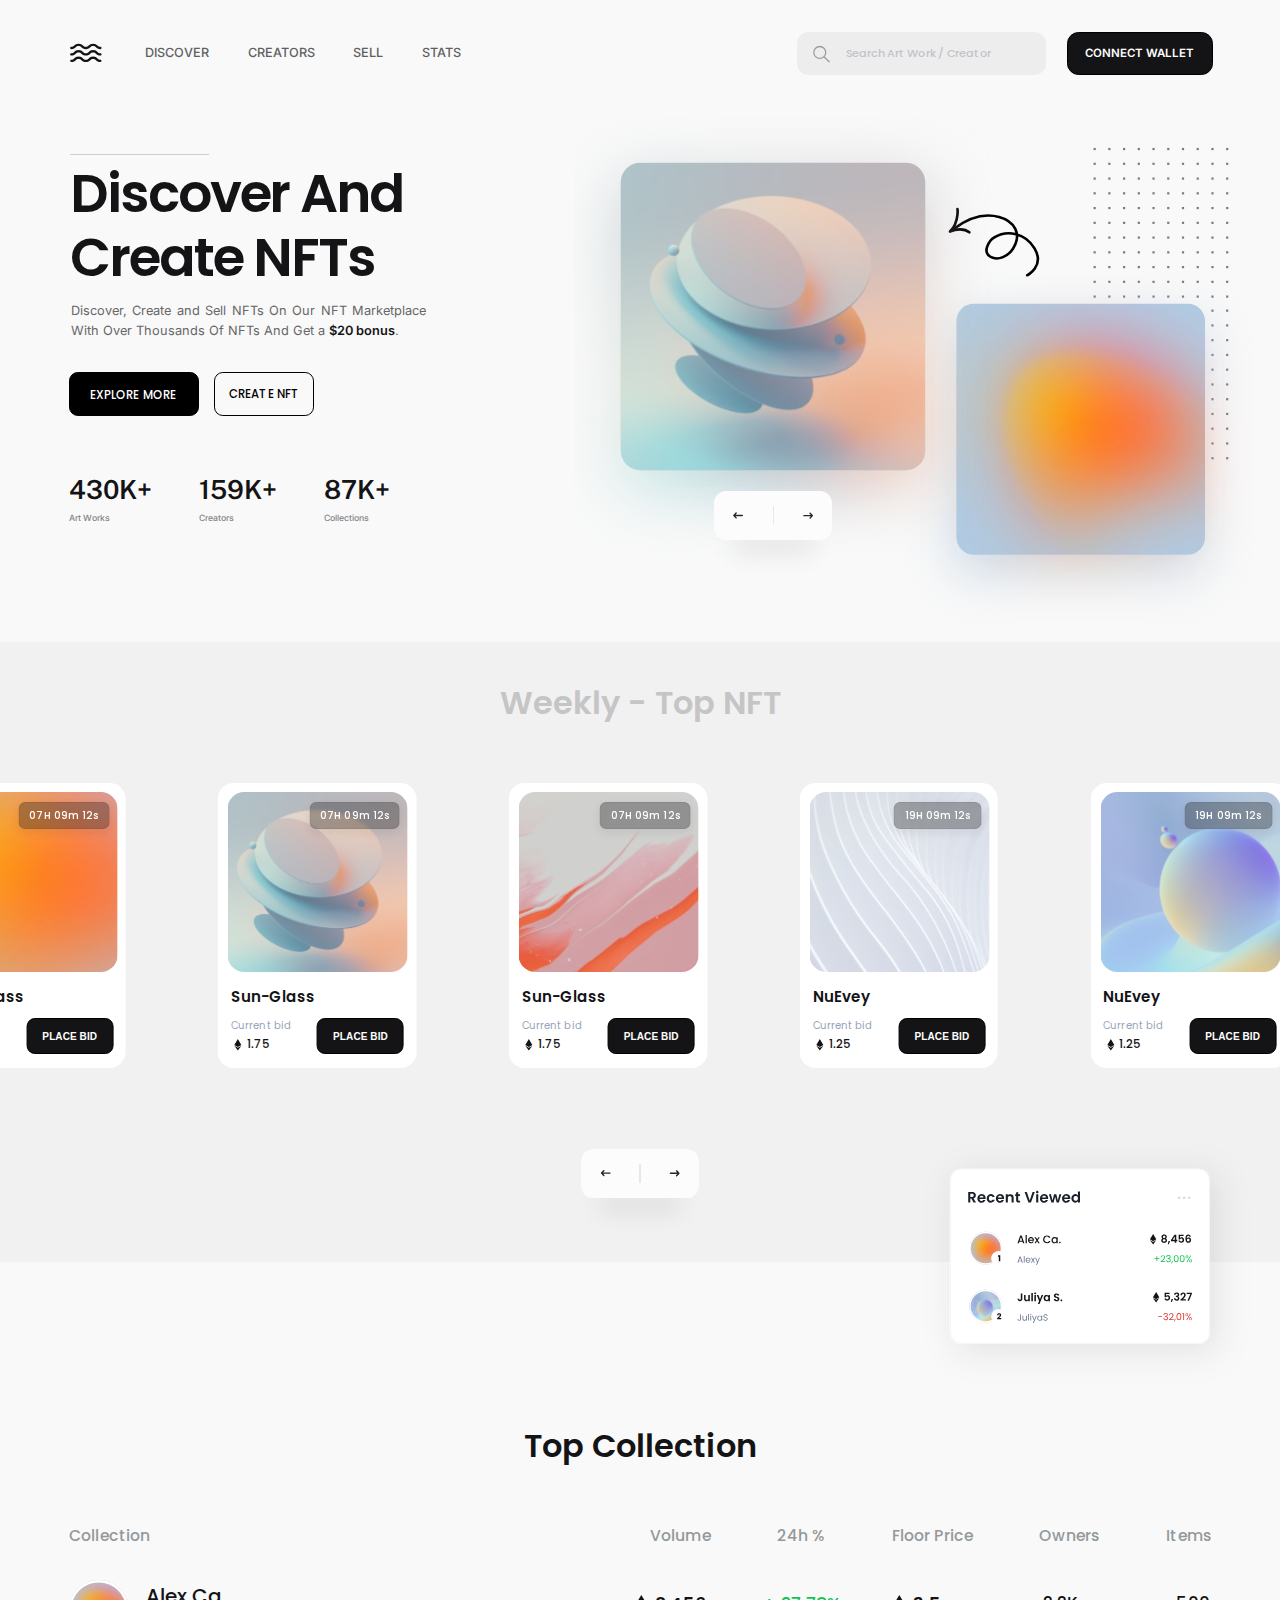
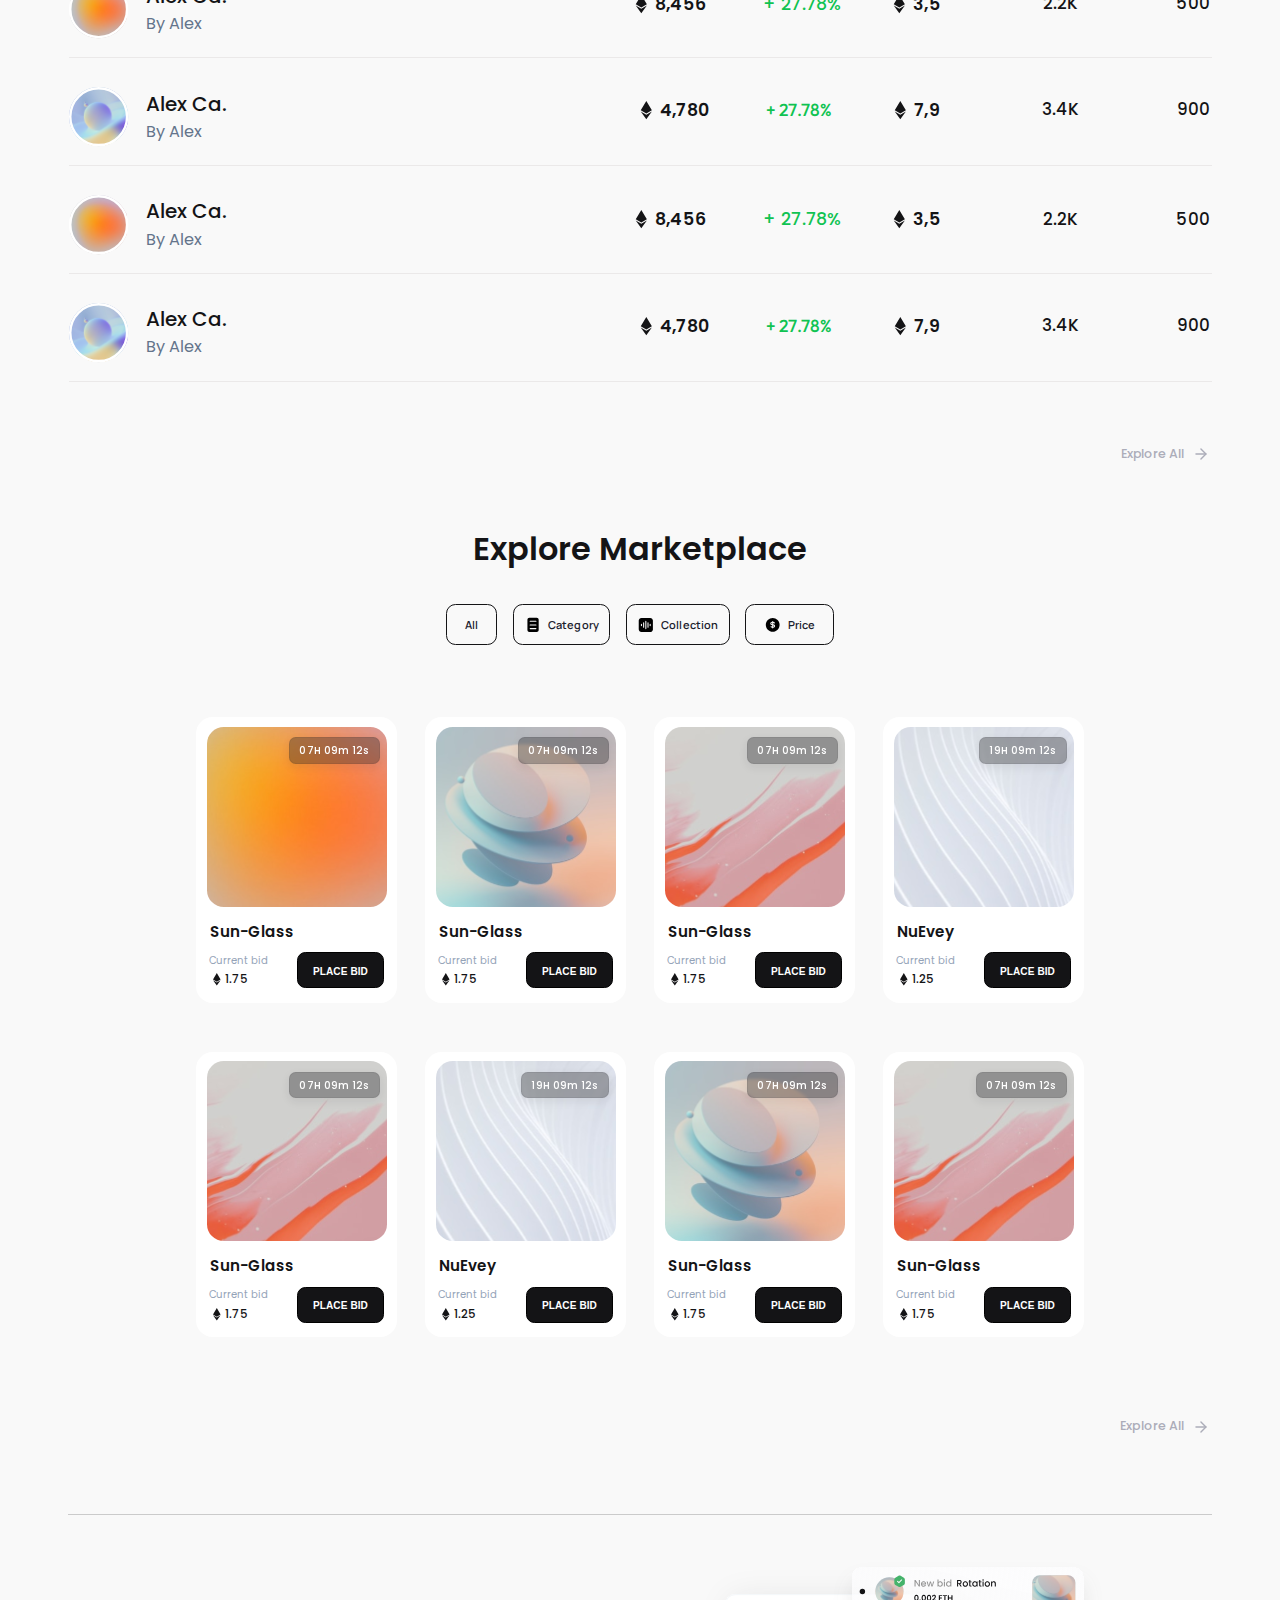
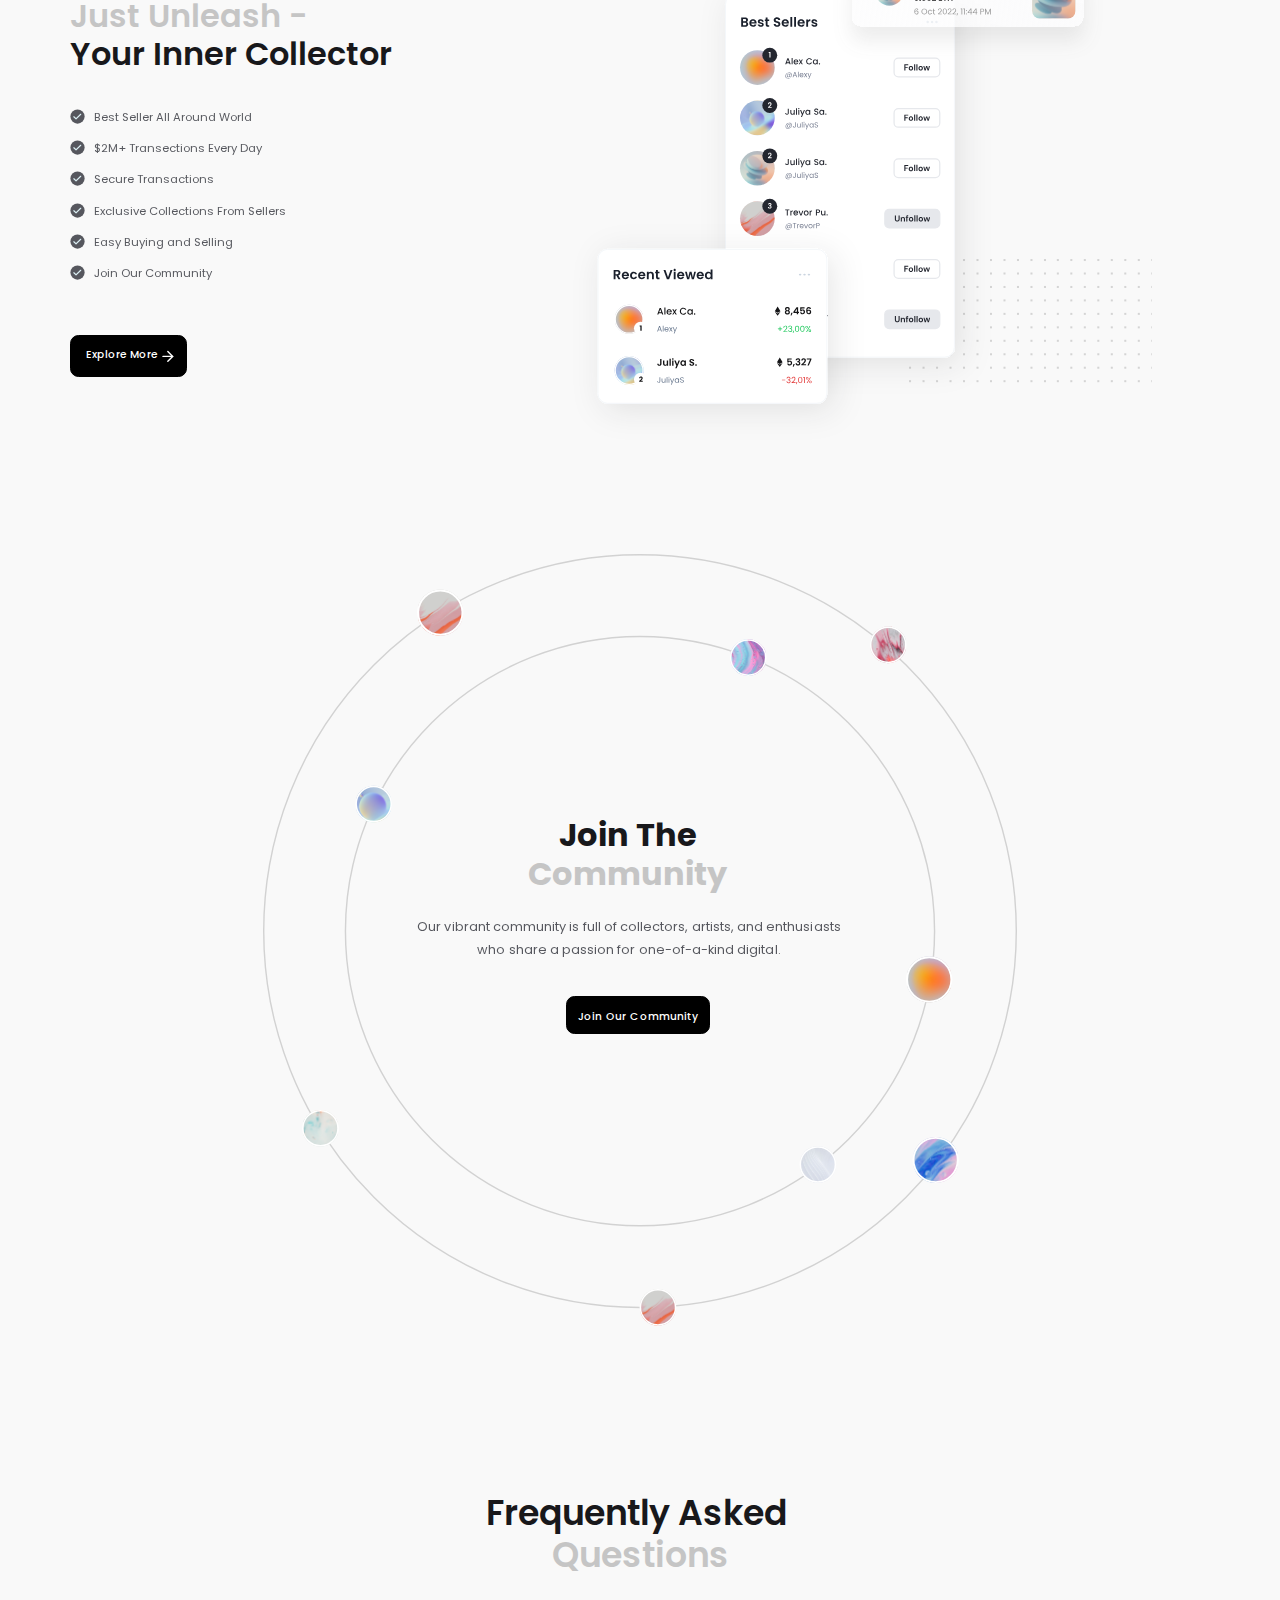
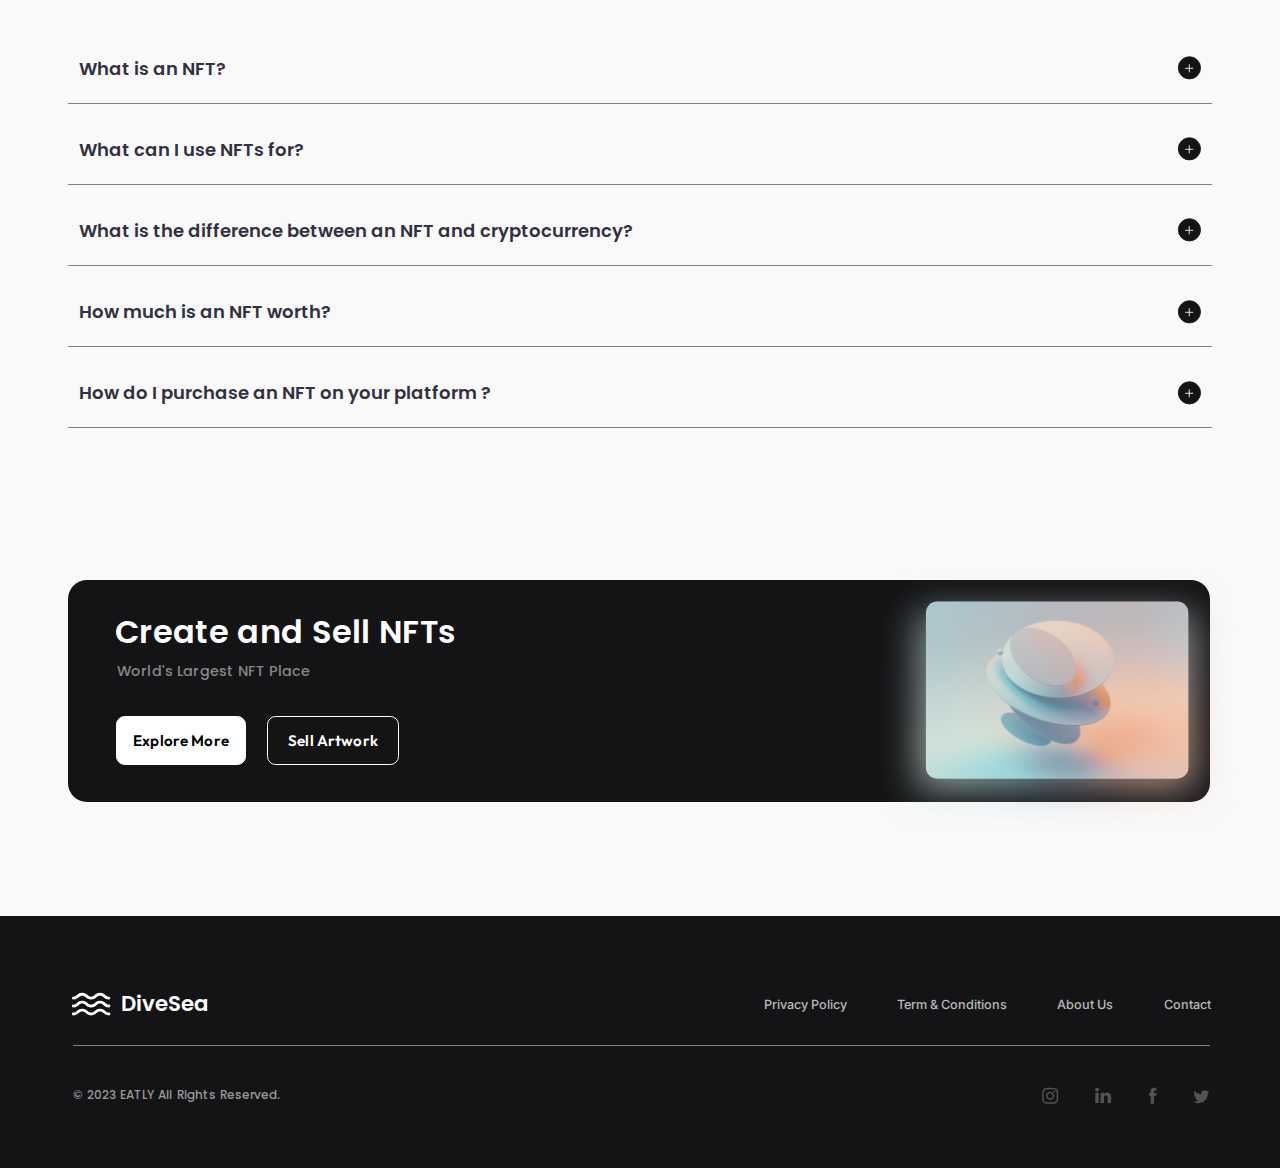
==== commit 2c8b0e8c: "fix" ====
--- a/index.html
+++ b/index.html
@@ -372,14 +372,14 @@
                         <div class="number">1</div>
                     </div>
                     <div class="name">
-                        <span>
+                        <div>
                             <h3>Alex Ca.</h3>
                             <p>By Alex</p>
-                        </span>
-                        <span class="hidden">
+                        </div>
+                        <div class="hidden">
                             <h3>Alex Ca.</h3>
                             <p>Alexy</p>
-                        </span>
+                        </div>
                     </div>
                 </div>
                 <div class="right-part">
@@ -412,14 +412,14 @@
                         <div class="number">2</div>
                     </div>
                     <div class="name">
-                        <span>
+                        <div>
                             <h3>Alex Ca.</h3>
                             <p>By Alex</p>
-                        </span>
-                        <span class="hidden">
+                        </div>
+                        <div class="hidden">
                             <h3>Juliya S.</h3>
                             <p>JuliyaS</p>
-                        </span>
+                        </div>
                     </div>
                 </div>
                 <div class="right-part">
@@ -453,14 +453,14 @@
                         <div class="number">3</div>
                     </div>
                     <div class="name">
-                        <span>
+                        <div>
                             <h3>Alex Ca.</h3>
                             <p>By Alex</p>
-                        </span>
-                        <span class="hidden">
+                        </div>
+                        <div class="hidden">
                             <h3>Alex Ca.</h3>
                             <p>Alexy</p>
-                        </span>
+                        </div>
                     </div>
                 </div>
                 <div class="right-part">
@@ -493,14 +493,14 @@
                         <div class="number">4</div>
                     </div>
                     <div class="name">
-                        <span>
+                        <div>
                             <h3>Alex Ca.</h3>
                             <p>By Alex</p>
-                        </span>
-                        <span class="hidden">
+                        </div>
+                        <div class="hidden">
                             <h3>Juliya S.</h3>
                             <p>JuliyaS</p>
-                        </span>
+                        </div>
                     </div>
                 </div>
                 <div class="right-part">
@@ -807,9 +807,9 @@
                     </li>
                 </ul>
             </div>
-            <img src="img/main/inner-collector-banner/Illustration Left.svg" alt="next">
+            <img src="img/main/inner-collector-banner/Illustration_Left.svg" alt="next">
             <button class="dark-btn">
-                <p>Explore More</p>
+                Explore More
                 <svg width="18" height="17" viewBox="0 0 18 17" fill="none" xmlns="http://www.w3.org/2000/svg">
                     <path d="M3.98828 8.41602H13.6763" stroke="white" stroke-width="1.38383" stroke-linecap="round"
                         stroke-linejoin="round" />
